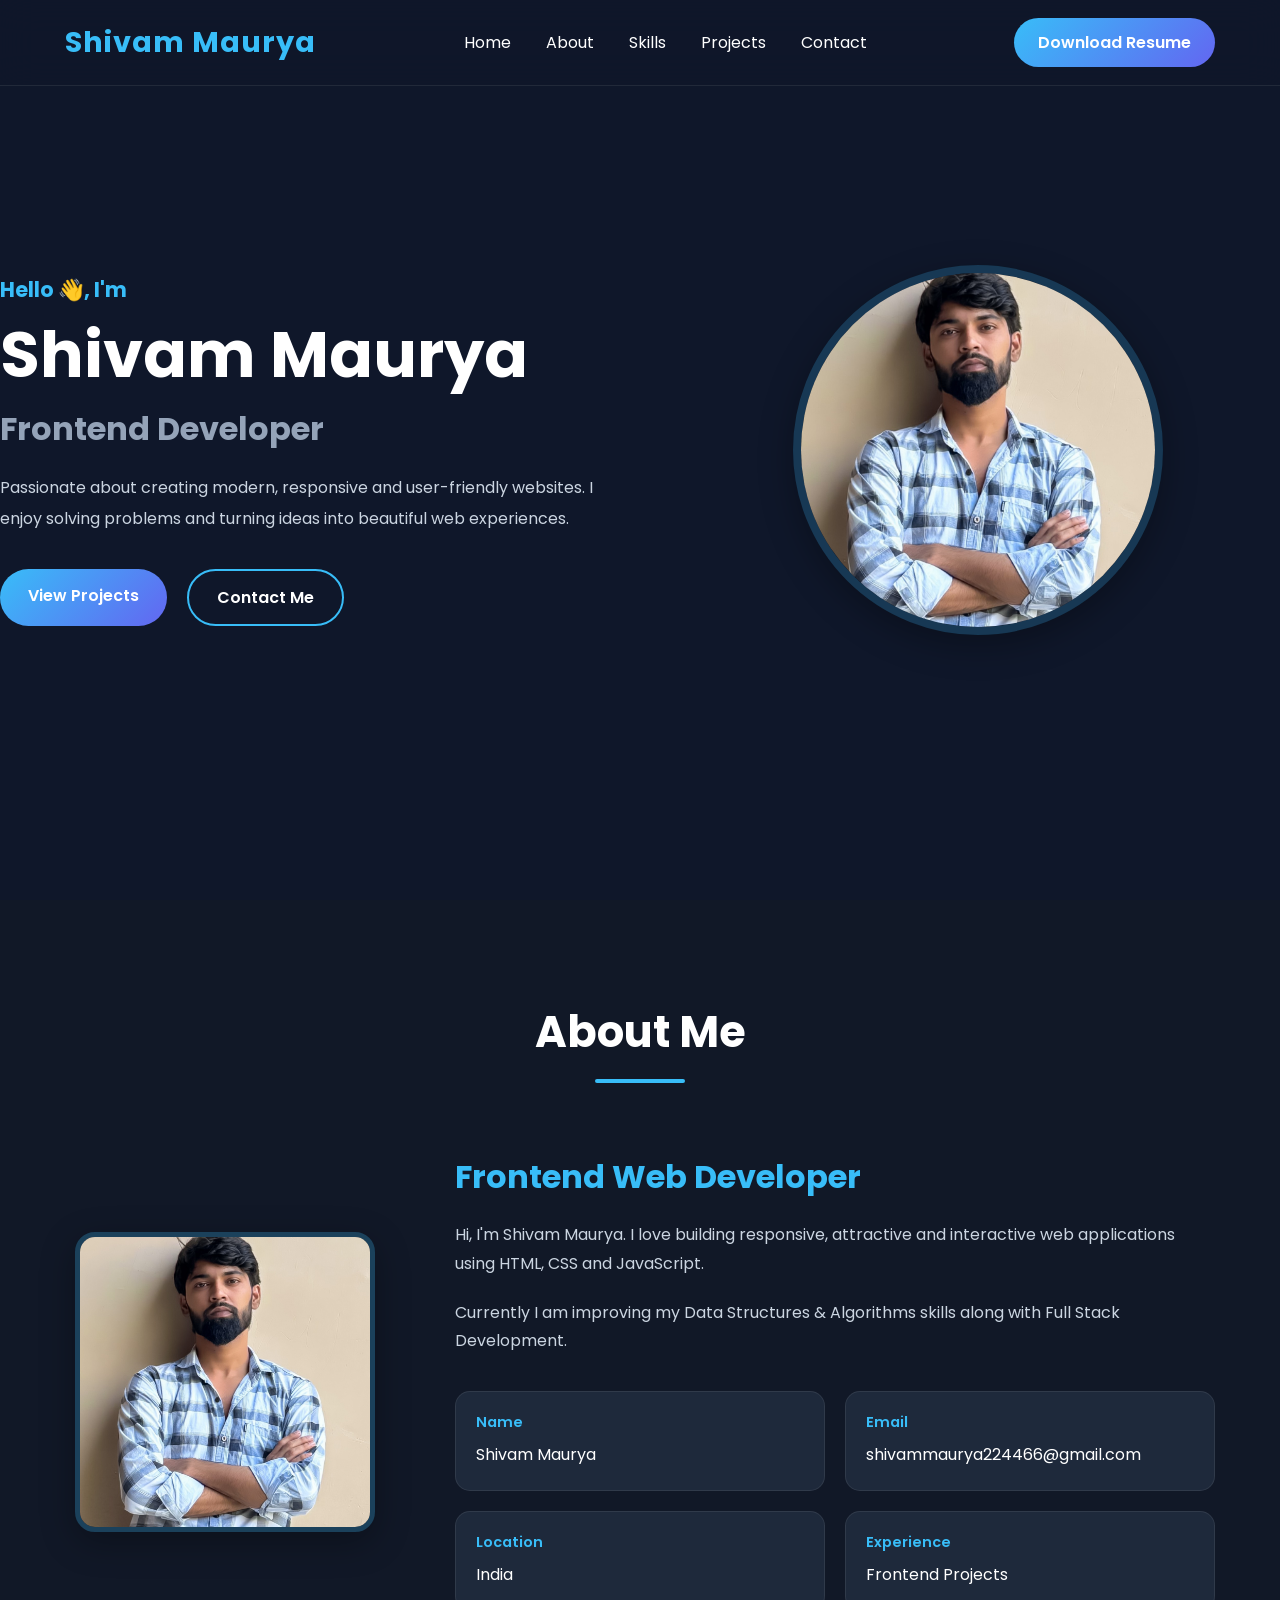
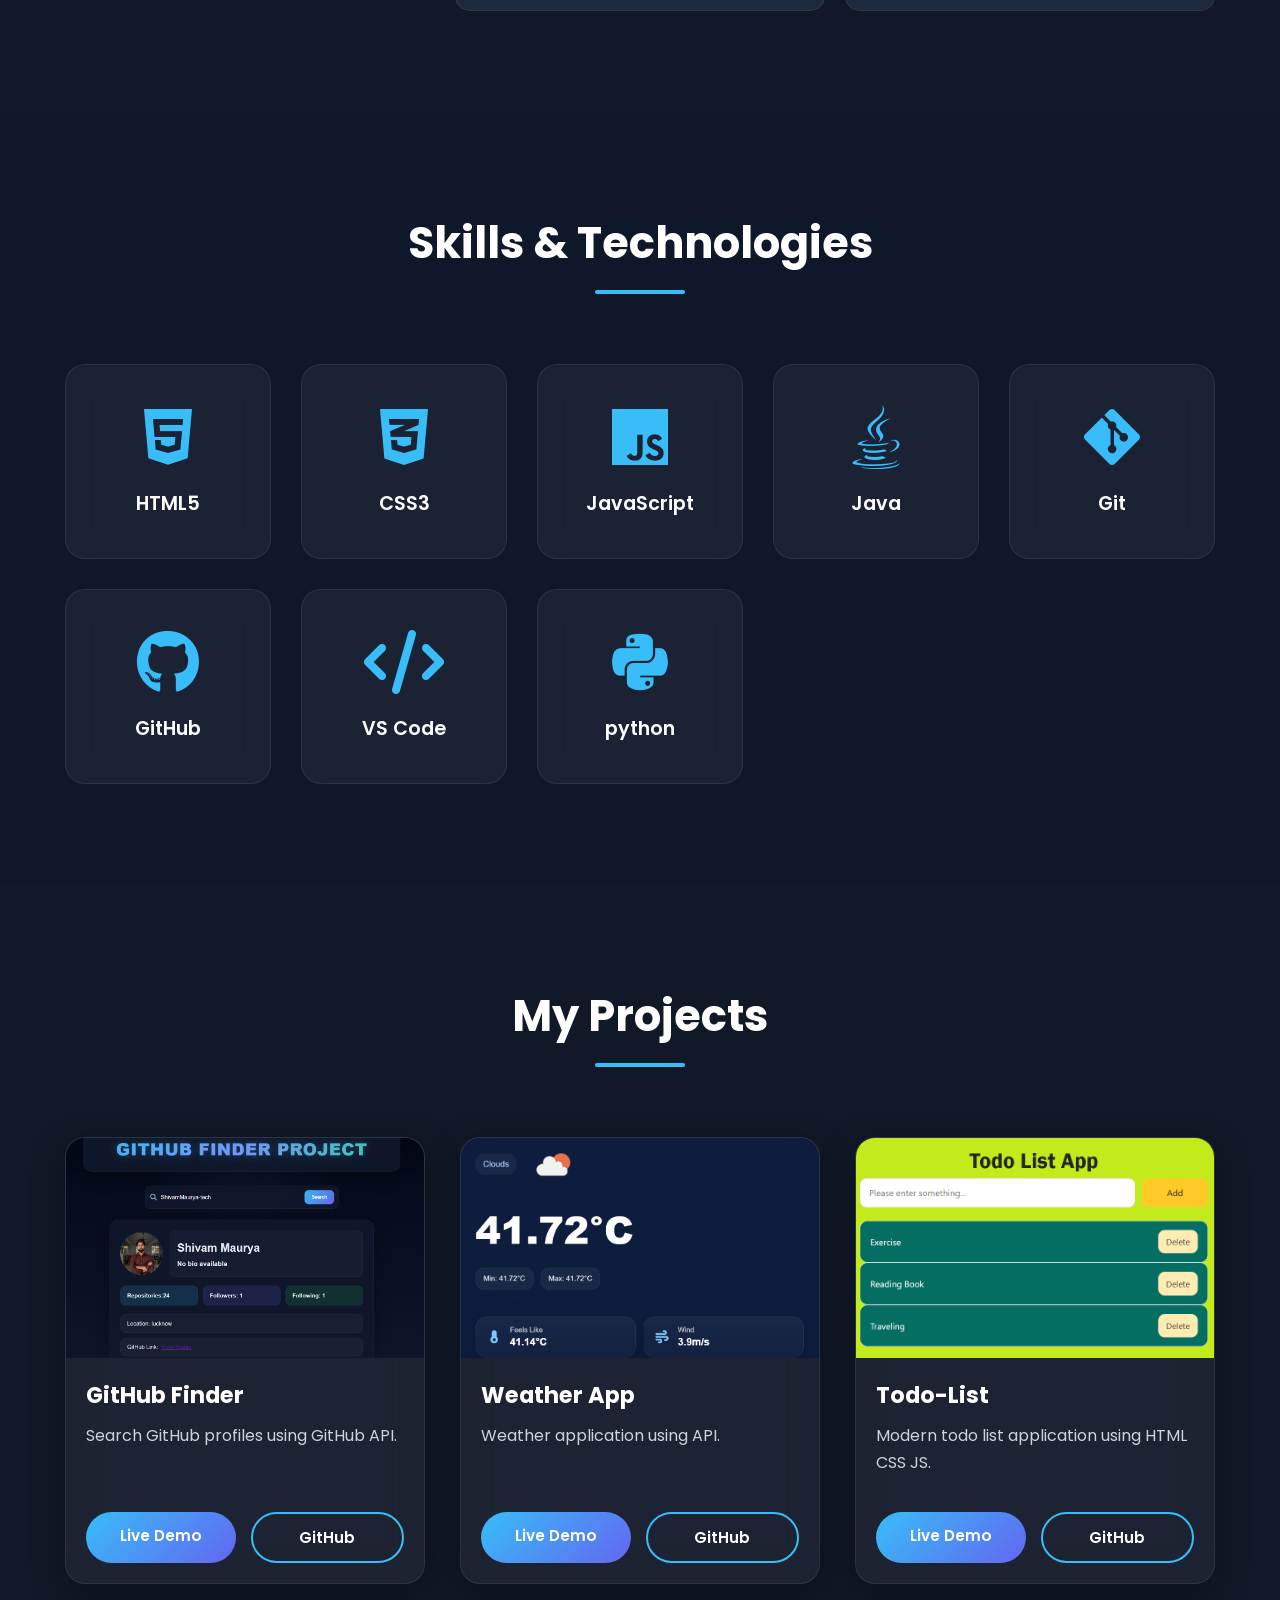
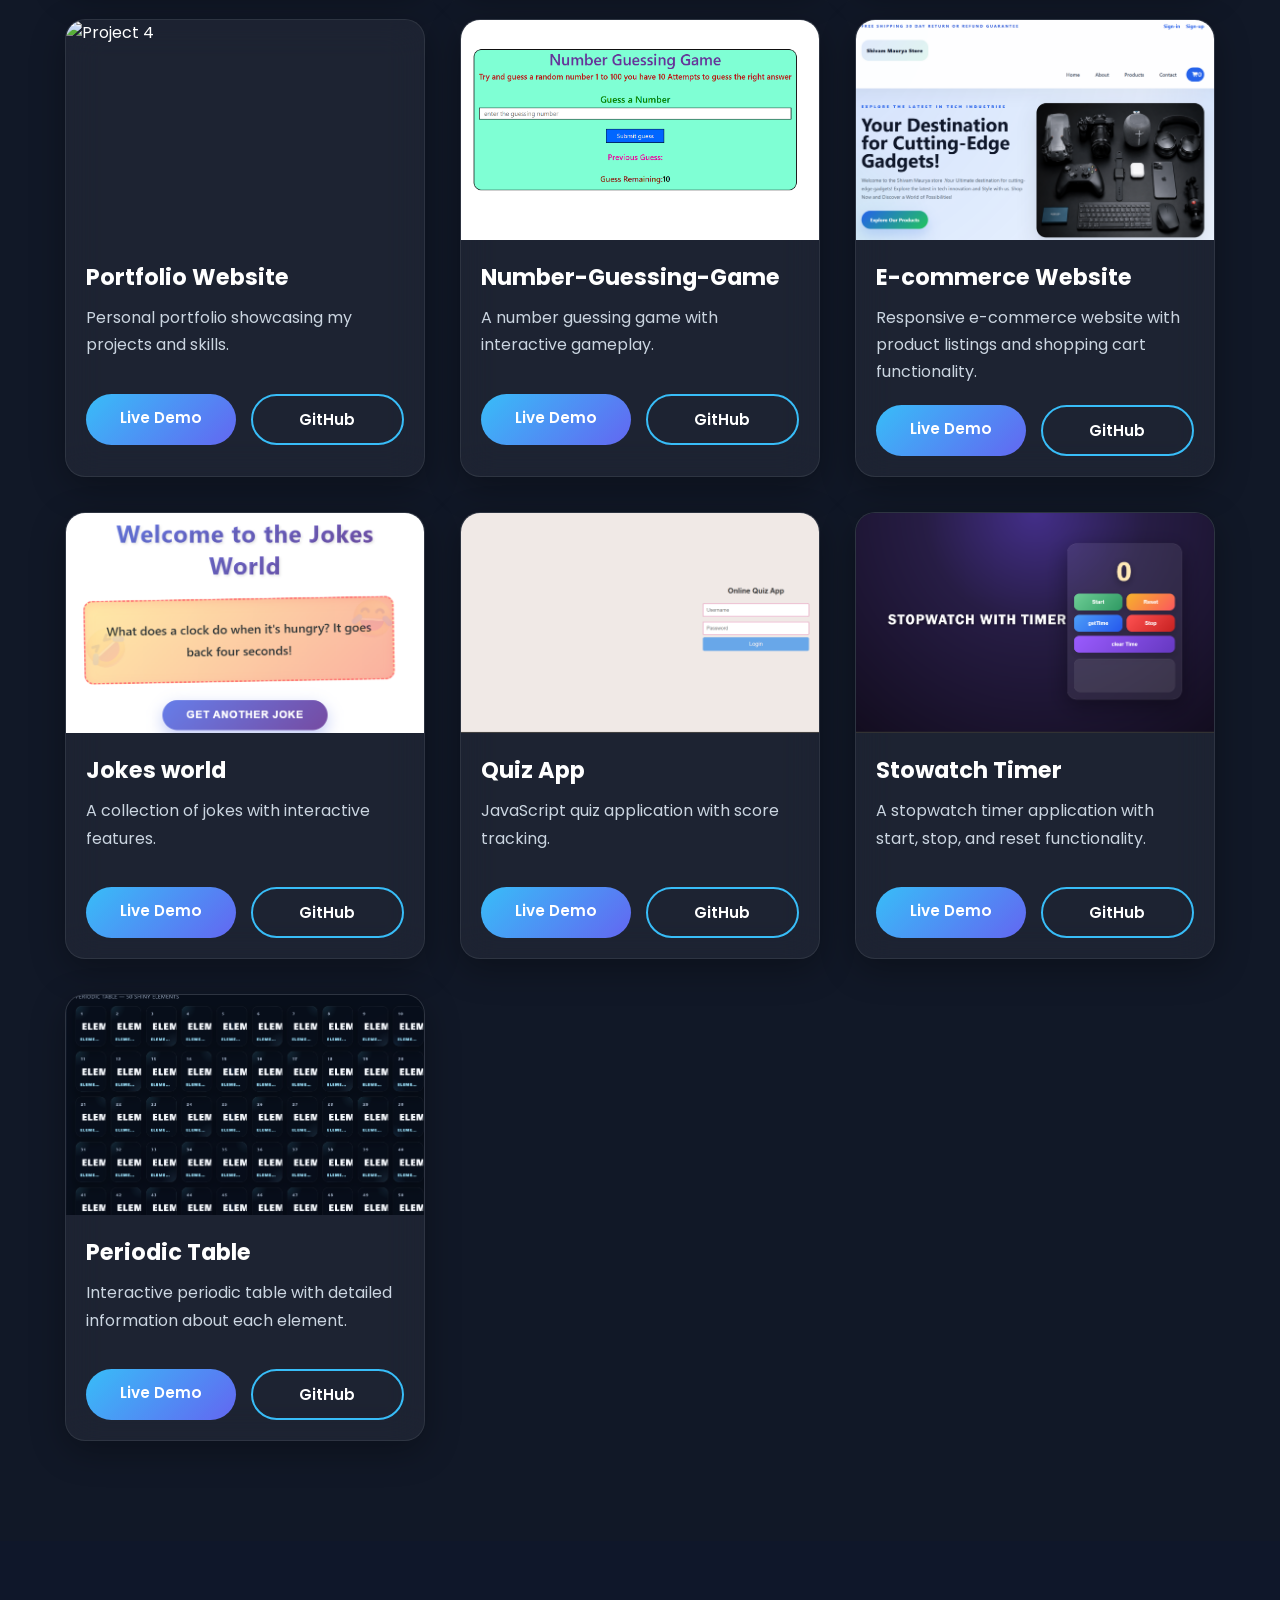
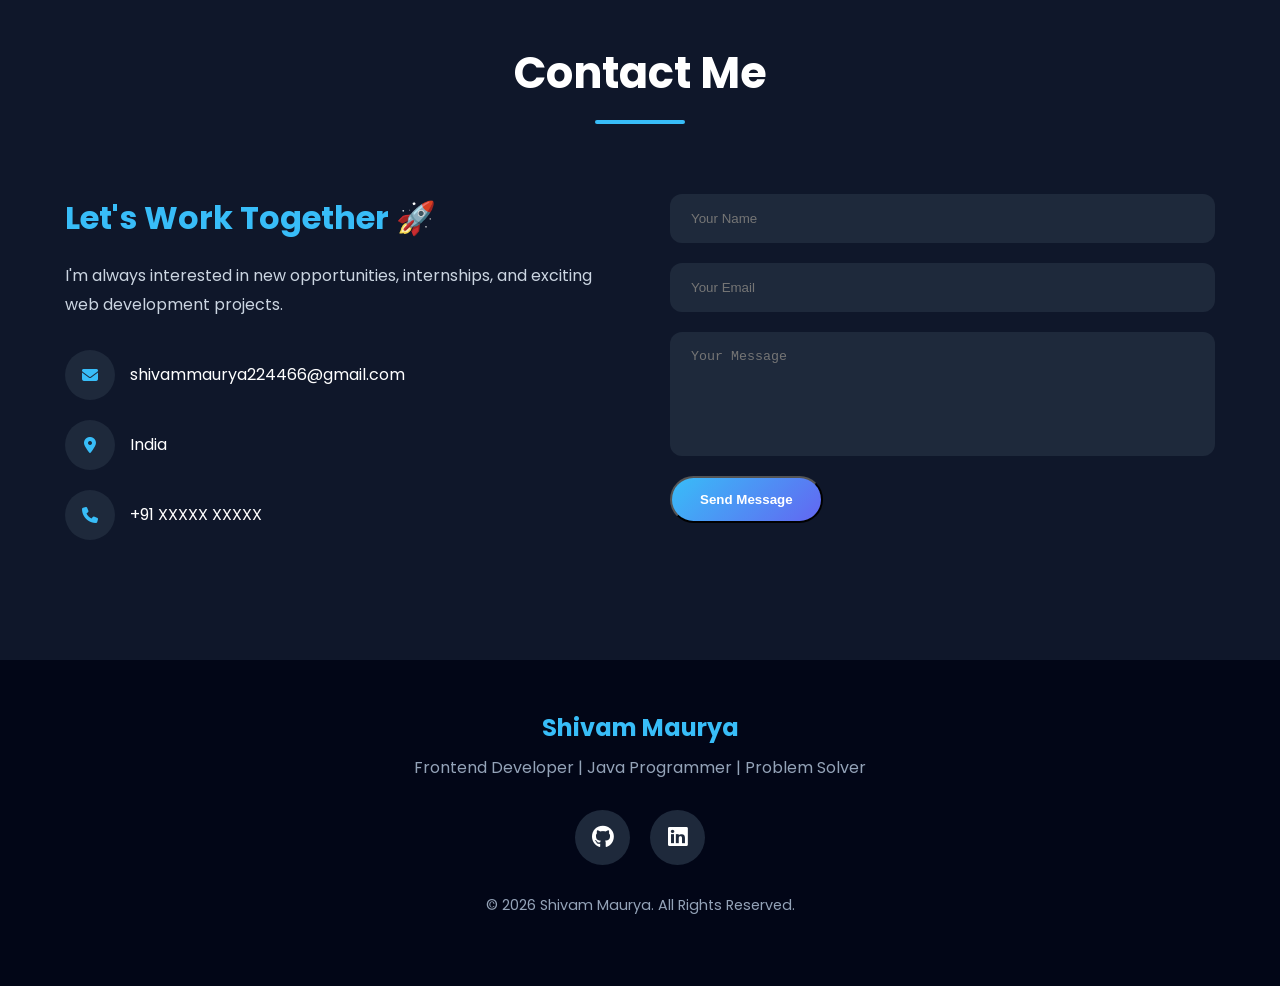
==== index.html @ c394c2ac "update" ====
<!DOCTYPE html>
<html lang="en">
<head>
    <meta charset="UTF-8">
    <meta name="viewport" content="width=device-width, initial-scale=1.0">
    <title>Shivam Maurya | Frontend Developer</title>

    <!-- Google Font -->
    <link href="https://fonts.googleapis.com/css2?family=Poppins:wght@300;400;500;600;700&display=swap" rel="stylesheet">

    <!-- Font Awesome -->
    <link rel="stylesheet"
        href="https://cdnjs.cloudflare.com/ajax/libs/font-awesome/6.6.0/css/all.min.css">

    <link rel="stylesheet" href="style.css">
</head>

<body>

<!-- ================= HEADER ================= -->

<header >

    <div class="container">

        <div class="logo">
            <a href="#">Shivam Maurya</a>
        </div>

        <nav>

            <ul>

                <li><a href="#home">Home</a></li>

                <li><a href="#about">About</a></li>

                <li><a href="#skills">Skills</a></li>

                <li><a href="#projects">Projects</a></li>

                <li><a href="#contact">Contact</a></li>

            </ul>

        </nav>

        <a href="public/Shivam_Maurya_ATS_Resume (1) 23.docx" class="resume-btn" download>
            Download Resume
        </a>

    </div>

</header>

<!-- ================= HERO ================= -->

<section class="hero" id="home">
    

    <div class="hero-content">

        <div class="hero-text">

            <h3>Hello 👋, I'm</h3>

            <h1>Shivam Maurya</h1>

            <h2>
                Frontend Developer
            </h2>

            <p>

                Passionate about creating modern,
                responsive and user-friendly websites.
                I enjoy solving problems and turning
                ideas into beautiful web experiences.

            </p>

            <div class="hero-buttons">

                <a href="#projects" class="btn">
                    View Projects
                </a>

                <a href="#contact" class="btn btn-outline">
                    Contact Me
                </a>

            </div>

        </div>

        <div class="hero-image">

            <img src="public/IMG_20251010_210449.jpg"
                alt="Shivam Maurya">

        </div>

    </div>

</section>

<!-- ================= ABOUT ================= -->

<section class="about" id="about">

    <div class="container">

        <h2 class="section-title">
            About Me
        </h2>

        <div class="about-content">

            <div class="about-image">

                <img src="public/IMG_20251010_210449.jpg"
                    alt="Profile">

            </div>

            <div class="about-text">

                <h3>Frontend Web Developer</h3>

                <p>

                    Hi, I'm Shivam Maurya.

                    I love building responsive,
                    attractive and interactive web
                    applications using HTML, CSS and
                    JavaScript.

                </p>

                <p>

                    Currently I am improving my Data
                    Structures & Algorithms skills
                    along with Full Stack Development.

                </p>

                <div class="about-info">

                    <div>

                        <span>Name</span>

                        <p>Shivam Maurya</p>

                    </div>

                    <div>

                        <span>Email</span>

                        <p>shivammaurya224466@gmail.com</p>

                    </div>

                    <div>

                        <span>Location</span>

                        <p>India</p>

                    </div>

                    <div>

                        <span>Experience</span>

                        <p>Frontend Projects</p>

                    </div>

                </div>

            </div>

        </div>

    </div>

</section>

<!-- ================= SKILLS ================= -->

<section class="skills" id="skills">

    <div class="container">

        <h2 class="section-title">
            Skills & Technologies
        </h2>

        <div class="skills-grid">

            <div class="skill-card">

                <i class="fa-brands fa-html5"></i>

                <h3>HTML5</h3>

            </div>

            <div class="skill-card">

                <i class="fa-brands fa-css3-alt"></i>

                <h3>CSS3</h3>

            </div>

            <div class="skill-card">

                <i class="fa-brands fa-js"></i>

                <h3>JavaScript</h3>

            </div>

            <div class="skill-card">

                <i class="fa-brands fa-java"></i>

                <h3>Java</h3>

            </div>

            <div class="skill-card">

                <i class="fa-brands fa-git-alt"></i>

                <h3>Git</h3>

            </div>

            <div class="skill-card">

                <i class="fa-brands fa-github"></i>

                <h3>GitHub</h3>

            </div>

            <div class="skill-card">

                <i class="fa-solid fa-code"></i>

                <h3>VS Code</h3>

            </div>

            <div class="skill-card">

               <i class="fa-brands fa-python"></i>

                <h3>python</h3>

            </div>

        </div>

    </div>

</section>

<!-- ================= PROJECTS ================= -->

<section class="projects" id="projects">

<div class="container">

<h2 class="section-title">
My Projects
</h2>

<div class="project-grid">

<!-- Project 1 -->

<div class="project-card">

<img src="public/Screenshot 2026-07-04 010751.png"
alt="Project 1">

<h3>GitHub Finder</h3>

<p>
Search GitHub profiles using GitHub API.
</p>

<div class="project-links">

<a href="https://github-finder-project-nu.vercel.app/" class="btn">
Live Demo
</a>

<a href="https://github.com/ShivamMaurya-tech/GITHUB-FINDER-PROJECT.git" class="btn btn-outline">
GitHub
</a>

</div>

</div>

<!-- Project 2 -->

<div class="project-card">

<img src="public/Screenshot 2026-06-21 161859.png"
alt="Project">

<h3>Weather App</h3>

<p>

Weather application using API.

</p>

<div class="project-links">

<a href="https://weather-poject.vercel.app/" class="btn">
Live Demo
</a>

<a href="https://github.com/ShivamMaurya-tech/WeatherPoject.git" class="btn btn-outline">
GitHub
</a>

</div>

</div>

<!-- Project 3 -->

<div class="project-card">

<img src="public/Screenshot 2026-04-22 215150.png">

<h3>Todo-List</h3>

<p>

Modern todo list application using HTML CSS JS.

</p>

<div class="project-links">

<a href="https://todolist-mini-project.vercel.app/" class="btn">
Live Demo
</a>

<a href="https://github.com/ShivamMaurya-tech/TODOLIST-Mini-project.git" class="btn btn-outline">
GitHub
</a>

</div>

</div>











<!-- part 2 -->






<!-- Project 4 -->

<div class="project-card">

    <img src="public/project4.png" alt="Project 4">

    <h3>Portfolio Website</h3>

    <p>
        Personal portfolio showcasing my projects and skills.
    </p>

    <div class="project-links">

        <a href="#" class="btn">
            Live Demo
        </a>

        <a href="#" class="btn btn-outline">
            GitHub
        </a>

    </div>

</div>

<!-- Project 5 -->

<div class="project-card">

    <img src="public/Screenshot 2026-07-04 014103.png" alt="Project 5">

    <h3>Number-Guessing-Game</h3>

    <p>
        A number guessing game with interactive gameplay.
    </p>

    <div class="project-links">

        <a href="https://number-guessing-mini-project.vercel.app/" class="btn">
            Live Demo
        </a>

        <a href="https://github.com/ShivamMaurya-tech/Number-Guessing-Mini-Project.git" class="btn btn-outline">
            GitHub
        </a>

    </div>

</div>

<!-- Project 6 -->

<div class="project-card">

    <img src="public/Screenshot 2026-07-02 142758.png" alt="Project 6">

    <h3>E-commerce Website</h3>

    <p>
        Responsive e-commerce website with product listings and shopping cart functionality.
    </p>

    <div class="project-links">

        <a href="https://github.com/ShivamMaurya-tech/E-COMMERCE-WEBSITE.git" class="btn">
            Live Demo
        </a>

        <a href="https://github.com/ShivamMaurya-tech/E-COMMERCE-WEBSITE.git" class="btn btn-outline">
            GitHub
        </a>

    </div>

</div>

<!-- Project 7 -->

<div class="project-card">

    <img src="public/Screenshot 2026-06-21 165107.png" alt="Project 7">

    <h3>Jokes world</h3>

    <p>
        A collection of jokes with interactive features.
    </p>

    <div class="project-links">

        <a href="https://jokes-world-project.vercel.app/" class="btn">
            Live Demo
        </a>

        <a href="https://github.com/ShivamMaurya-tech/JokesWorld-Project.git" class="btn btn-outline">
            GitHub
        </a>

    </div>

</div>

<!-- Project 8 -->

<div class="project-card">

    <img src="public/Screenshot 2025-09-09 190413.png" alt="Project 8">

    <h3>Quiz App</h3>

    <p>
        JavaScript quiz application with score tracking.
    </p>

    <div class="project-links">

        <a href="https://shivammaurya-tech.github.io/Online-Quiz-/" class="btn">
            Live Demo
        </a>

        <a href="https://github.com/ShivamMaurya-tech/Online-Quiz-.git" class="btn btn-outline">
            GitHub
        </a>

    </div>

</div>

<!-- Project 9 -->

<div class="project-card">

    <img src="public/Screenshot 2026-04-25 182829.png" alt="Project 8">

    <h3>Stowatch Timer</h3>

    <p>
        A stopwatch timer application with start, stop, and reset functionality.
    </p>

    <div class="project-links">

        <a href="https://stopwatch-mini-project-six.vercel.app/" class="btn">
            Live Demo
        </a>

        <a href="https://github.com/ShivamMaurya-tech/StopwatchMini-Project.git" class="btn btn-outline">
            GitHub
        </a>

    </div>

</div>

<!-- Project 10 -->

<div class="project-card">

    <img src="public/Screenshot 2026-06-21 163911.png" alt="Project 9">

    <h3>Periodic Table</h3>

    <p>
        Interactive periodic table with detailed information about each element.
    </p>

    <div class="project-links">

        <a href="https://periodic-table-project-three.vercel.app/" class="btn">
            Live Demo
        </a>

        <a href="https://github.com/ShivamMaurya-tech/Periodic-Table-Project.git" class="btn btn-outline">
            GitHub
        </a>

    </div>

</div>

</div>

</div>

</section>

<!-- ================= CONTACT ================= -->

<section class="contact" id="contact">

    <div class="container">

        <h2 class="section-title">
            Contact Me
        </h2>

        <div class="contact-wrapper">

            <div class="contact-info">

                <h3>Let's Work Together 🚀</h3>

                <p>
                    I'm always interested in new opportunities,
                    internships, and exciting web development projects.
                </p>

                <div class="contact-item">
                    <i class="fa-solid fa-envelope"></i>
                    <span>shivammaurya224466@gmail.com</span>
                </div>

                <div class="contact-item">
                    <i class="fa-solid fa-location-dot"></i>
                    <span>India</span>
                </div>

                <div class="contact-item">
                    <i class="fa-solid fa-phone"></i>
                    <span>+91 XXXXX XXXXX</span>
                </div>

            </div>

            <form class="contact-form">

                <input
                    type="text"
                    placeholder="Your Name"
                    required>

                <input
                    type="email"
                    placeholder="Your Email"
                    required>

                <textarea
                    rows="6"
                    placeholder="Your Message"
                    required></textarea>

                <button type="submit" class="btn">
                    Send Message
                </button>

            </form>

        </div>

    </div>

</section>

<!-- ================= FOOTER ================= -->

<footer>

    <div class="container">

        <h2>Shivam Maurya</h2>

        <p>
            Frontend Developer | Java Programmer | Problem Solver
        </p>

        <div class="social-links">

            <a href="https://github.com/ShivamMaurya-tech" target="_blank">
                <i class="fa-brands fa-github"></i>
            </a>

            <a href="https://www.linkedin.com/in/shivam-maurya-dev" target="_blank">
                <i class="fa-brands fa-linkedin"></i>
            </a>

           
        </div>

        <p class="copyright">
            © 2026 Shivam Maurya. All Rights Reserved.
        </p>

    </div>

</footer>

<!-- ================= JAVASCRIPT ================= -->

<script src="script.js"></script>

</body>

</html>
---- style.css ----
/* Part  1 */




/* ======================================================
   GOOGLE FONT
====================================================== */

@import url('https://fonts.googleapis.com/css2?family=Poppins:wght@300;400;500;600;700;800&display=swap');

/* ======================================================
   RESET
====================================================== */

*{
    margin:0;
    padding:0;
    box-sizing:border-box;
    scroll-behavior:smooth;
}

html{
    scroll-behavior:smooth;
}

body{

    font-family:'Poppins',sans-serif;

    background:#0f172a;

    color:#fff;

    overflow-x:hidden;
}

img{

    max-width:100%;

    display:block;
}

a{

    text-decoration:none;

    color:inherit;
}

ul{

    list-style:none;
}

/* ======================================================
   VARIABLES
====================================================== */

:root{

    --primary:#38bdf8;

    --secondary:#6366f1;

    --dark:#0f172a;

    --card:#1e293b;

    --text:#f8fafc;

    --muted:#94a3b8;

    --border:rgba(255,255,255,.08);

    --shadow:0 10px 35px rgba(0,0,0,.3);

    --radius:18px;

}

/* ======================================================
   CONTAINER
====================================================== */

.container{

    width:min(1150px,90%);

    margin:auto;
}

/* ======================================================
   HEADER
====================================================== */

header{

    position:fixed;

    top:0;

    left:0;

    width:100%;

    z-index:1000;

    backdrop-filter:blur(18px);

    background:rgba(15,23,42,.8);

    border-bottom:1px solid rgba(255,255,255,.08);
}

header .container{

    display:flex;

    justify-content:space-between;

    align-items:center;

    padding:18px 0;
}

.logo a{

    font-size:1.8rem;

    font-weight:700;

    color:var(--primary);

    letter-spacing:1px;
}

nav ul{

    display:flex;

    gap:35px;
}

nav a{

    color:white;

    transition:.3s;

    position:relative;
}

nav a::after{

    content:"";

    position:absolute;

    width:0;

    left:0;

    bottom:-6px;

    height:2px;

    background:var(--primary);

    transition:.4s;
}

nav a:hover{

    color:var(--primary);
}

nav a:hover::after{

    width:100%;
}

/* Resume Button */

.resume-btn{

    padding:12px 24px;

    background:linear-gradient(
    135deg,
    var(--primary),
    var(--secondary));

    border-radius:40px;

    color:white;

    transition:.4s;

    font-weight:600;
}

.resume-btn:hover{

    transform:translateY(-4px);

    box-shadow:0 15px 30px rgba(56,189,248,.35);
}

/* ======================================================
   HERO SECTION
====================================================== */

.hero{

    min-height:100vh;

    display:flex;

    align-items:center;

    /* padding-top:120px; */
    
}

.hero-content{

    display:grid;

    grid-template-columns:repeat(2,1fr);

    gap:70px;

    align-items:center;
}

.hero-text h3{

    color:var(--primary);

    font-size:1.3rem;

    margin-bottom:15px;

    animation:fadeUp 1s;
}

.hero-text h1{

    font-size:4rem;

    margin-bottom:15px;

    line-height:1.1;

    animation:fadeUp 1.2s;
}

.hero-text h2{

    color:var(--muted);

    margin-bottom:20px;

    font-size:2rem;

    animation:fadeUp 1.4s;
}

.hero-text p{

    color:#cbd5e1;

    line-height:1.9;

    margin-bottom:35px;

    animation:fadeUp 1.6s;
}

.hero-buttons{

    display:flex;

    gap:20px;
}

.btn{

    display:inline-block;

    padding:14px 28px;

    border-radius:40px;

    background:linear-gradient(
    135deg,
    var(--primary),
    var(--secondary));

    color:white;

    transition:.35s;

    font-weight:600;
}

.btn:hover{

    transform:translateY(-5px);

    box-shadow:0 15px 30px rgba(56,189,248,.4);
}

.btn-outline{

    background:transparent;

    border:2px solid var(--primary);
}

.btn-outline:hover{

    background:var(--primary);
}

.hero-image{

    display:flex;

    justify-content:center;
    ;
}

.hero-image img{

    width:370px;

    height:370px;

    border-radius:50%;

    object-fit:cover;

    border:8px solid rgba(56,189,248,.2);

    box-shadow:var(--shadow);

    animation:float 4s ease-in-out infinite;
}

/* ======================================================
   SECTION TITLE
====================================================== */

.section-title{

    text-align:center;

    font-size:2.7rem;

    margin-bottom:70px;

    position:relative;
}

.section-title::after{

    content:"";

    width:90px;

    height:4px;

    background:var(--primary);

    display:block;

    margin:15px auto;

    border-radius:20px;
}





/* Part 2 */



/* ======================================================
   ABOUT SECTION
====================================================== */

.about{

    padding:100px 0;

    background:#111827;
}

.about-content{

    display:grid;

    grid-template-columns:320px 1fr;

    gap:70px;

    align-items:center;
}

.about-image{

    display:flex;

    justify-content:center;
}

.about-image img{

    width:300px;

    height:300px;

    object-fit:cover;

    border-radius:20px;

    border:5px solid rgba(56,189,248,.25);

    box-shadow:var(--shadow);

    transition:.5s;
}

.about-image img:hover{

    transform:scale(1.05) rotate(2deg);
}

.about-text h3{

    font-size:2rem;

    margin-bottom:20px;

    color:var(--primary);
}

.about-text p{

    color:#cbd5e1;

    margin-bottom:20px;

    line-height:1.8;
}

.about-info{

    display:grid;

    grid-template-columns:repeat(2,1fr);

    gap:20px;

    margin-top:35px;
}

.about-info div{

    background:var(--card);

    padding:20px;

    border-radius:15px;

    border:1px solid var(--border);

    transition:.35s;
}

.about-info div:hover{

    transform:translateY(-8px);

    border-color:var(--primary);
}

.about-info span{

    color:var(--primary);

    font-size:.9rem;

    display:block;

    margin-bottom:8px;

    font-weight:600;
}

.about-info p{

    margin:0;

    color:#fff;
}

/* ======================================================
   SKILLS
====================================================== */

.skills{

    padding:100px 0;

    background:#0f172a;
}

.skills-grid{

    display:grid;

    grid-template-columns:repeat(auto-fit,minmax(180px,1fr));

    gap:30px;
}

.skill-card{

    background:rgba(255,255,255,.05);

    backdrop-filter:blur(15px);

    border:1px solid rgba(255,255,255,.08);

    border-radius:20px;

    padding:40px 20px;

    text-align:center;

    transition:.4s;

    position:relative;

    overflow:hidden;
}

.skill-card::before{

    content:"";

    position:absolute;

    top:0;

    left:-100%;

    width:100%;

    height:100%;

    background:linear-gradient(
        120deg,
        transparent,
        rgba(255,255,255,.15),
        transparent
    );

    transition:.7s;
}

.skill-card:hover::before{

    left:100%;
}

.skill-card:hover{

    transform:translateY(-12px);

    box-shadow:0 20px 40px rgba(0,0,0,.3);

    border-color:var(--primary);
}

.skill-card i{

    font-size:4rem;

    color:var(--primary);

    margin-bottom:20px;

    transition:.4s;
}

.skill-card:hover i{

    transform:rotate(15deg) scale(1.15);
}

.skill-card h3{

    font-size:1.2rem;

    font-weight:600;
}

/* ======================================================
   PROJECTS
====================================================== */

.projects{

    padding:100px 0;

    background:#111827;
}

.project-grid{

    display:grid;

    grid-template-columns:repeat(auto-fit,minmax(320px,1fr));

    gap:35px;
}

.project-card{

    background:rgba(255,255,255,.05);

    border:1px solid rgba(255,255,255,.08);

    border-radius:20px;

    overflow:hidden;

    transition:.4s;

    backdrop-filter:blur(18px);

    box-shadow:var(--shadow);
}

.project-card:hover{

    transform:translateY(-12px);

    border-color:var(--primary);
}

.project-card img{

    width:100%;

    height:220px;

    object-fit:cover;

    transition:.5s;
}

.project-card:hover img{

    transform:scale(1.08);
}

.project-card h3{

    padding:20px 20px 10px;

    color:white;

    font-size:1.4rem;
}

.project-card p{

    padding:0 20px;

    color:#cbd5e1;

    line-height:1.7;

    min-height:70px;
}

.project-links{

    display:flex;

    justify-content:space-between;

    gap:15px;

    padding:20px;
}

.project-links .btn{

    flex:1;

    text-align:center;

    padding:12px 0;

    font-size:.95rem;
}

/* Small hover glow */

.project-card:hover{

    box-shadow:
    0 0 20px rgba(56,189,248,.15),
    0 20px 40px rgba(0,0,0,.35);
}



/* part 3 */



/* ======================================================
   CONTACT SECTION
====================================================== */

.contact{
    padding:100px 0;
    background:#0f172a;
}

.contact-wrapper{
    display:grid;
    grid-template-columns:1fr 1fr;
    gap:60px;
    align-items:start;
}

.contact-info h3{
    font-size:2rem;
    color:var(--primary);
    margin-bottom:20px;
}

.contact-info p{
    color:#cbd5e1;
    line-height:1.8;
    margin-bottom:30px;
}

.contact-item{
    display:flex;
    align-items:center;
    gap:15px;
    margin-bottom:20px;
    color:#fff;
}

.contact-item i{
    width:50px;
    height:50px;
    background:var(--card);
    display:flex;
    align-items:center;
    justify-content:center;
    border-radius:50%;
    color:var(--primary);
    transition:.3s;
}

.contact-item:hover i{
    background:var(--primary);
    color:#fff;
    transform:rotate(360deg);
}

/* Contact Form */

.contact-form{
    display:flex;
    flex-direction:column;
    gap:20px;
}

.contact-form input,
.contact-form textarea{

    width:100%;

    padding:16px 20px;

    border:none;

    outline:none;

    background:var(--card);

    color:#fff;

    border-radius:12px;

    border:1px solid transparent;

    transition:.3s;
}

.contact-form input:focus,
.contact-form textarea:focus{

    border-color:var(--primary);

    box-shadow:0 0 15px rgba(56,189,248,.25);
}

.contact-form textarea{
    resize:none;
}

.contact-form button{
    width:max-content;
}

/* ======================================================
   FOOTER
====================================================== */

footer{

    background:#020617;

    padding:50px 20px;

    text-align:center;
}

footer h2{

    color:var(--primary);

    margin-bottom:10px;
}

footer p{

    color:#94a3b8;

    margin-bottom:20px;
}

.social-links{

    display:flex;

    justify-content:center;

    gap:20px;

    margin:30px 0;
}

.social-links a{

    width:55px;

    height:55px;

    border-radius:50%;

    background:var(--card);

    display:flex;

    align-items:center;

    justify-content:center;

    font-size:1.4rem;

    transition:.4s;
}

.social-links a:hover{

    background:linear-gradient(
        135deg,
        var(--primary),
        var(--secondary)
    );

    transform:translateY(-8px) rotate(360deg);

    color:white;
}

footer .copyright{

    margin-top:25px;

    font-size:.9rem;
}

/* ======================================================
   ANIMATIONS
====================================================== */

@keyframes fadeUp{

    from{

        opacity:0;

        transform:translateY(40px);
    }

    to{

        opacity:1;

        transform:translateY(0);
    }
}

@keyframes float{

    0%{

        transform:translateY(0);
    }

    50%{

        transform:translateY(-15px);
    }

    100%{

        transform:translateY(0);
    }
}

/* ======================================================
   SCROLLBAR
====================================================== */

::-webkit-scrollbar{

    width:10px;
}

::-webkit-scrollbar-track{

    background:#111827;
}

::-webkit-scrollbar-thumb{

    background:var(--primary);

    border-radius:20px;
}

::-webkit-scrollbar-thumb:hover{

    background:#0ea5e9;
}

/* ======================================================
   RESPONSIVE - TABLET
====================================================== */

@media(max-width:992px){

.hero-content{

    grid-template-columns:1fr;
margin-top: 40px;
    text-align:center;
    
}

.hero-buttons{

    justify-content:center;
}

.hero-image{

    order:-1;
}

.about-content{

    grid-template-columns:1fr;

    text-align:center;
}

.about-image{

    margin-bottom:30px;
}

.contact-wrapper{

    grid-template-columns:1fr;
}

header .container{

    flex-direction:column;

    gap:20px;
}

nav ul{

    gap:20px;

    flex-wrap:wrap;

    justify-content:center;
}

}

/* ======================================================
   RESPONSIVE - MOBILE
====================================================== */

@media(max-width:768px){

.hero{

   padding-top: 20rem;
}

.hero-text h1{

    font-size:2.8rem;
}

.hero-text h2{

    font-size:1.4rem;
}

.hero-image img{

    width:260px;

    height:260px;
}

.section-title{

    font-size:2rem;
}

.skills-grid{

    grid-template-columns:repeat(auto-fit,minmax(140px,1fr));
}

.project-grid{

    grid-template-columns:1fr;
}

.about-info{

    grid-template-columns:1fr;
}

.hero-buttons{

    flex-direction:column;

    align-items:center;
}

.project-links{

    flex-direction:column;
}

.resume-btn{

    width:100%;

    text-align:center;
}

}

/* ======================================================
   EXTRA SMALL DEVICES
====================================================== */

@media(max-width:480px){

.logo a{

    font-size:1.5rem;
}

nav ul{

    flex-direction:column;

    gap:12px;
}

.hero-text h1{

    font-size:2.2rem;
}

.hero-image img{

    width:220px;

    height:220px;
}

.contact-item{

    flex-direction:column;

    text-align:center;
}

.social-links{

    gap:12px;
}

.social-links a{

    width:45px;

    height:45px;
}

}







/*  💡 One important CSS addition*/



nav a.active {
    color: var(--primary);
}

nav a.active::after {
    width: 100%;
}
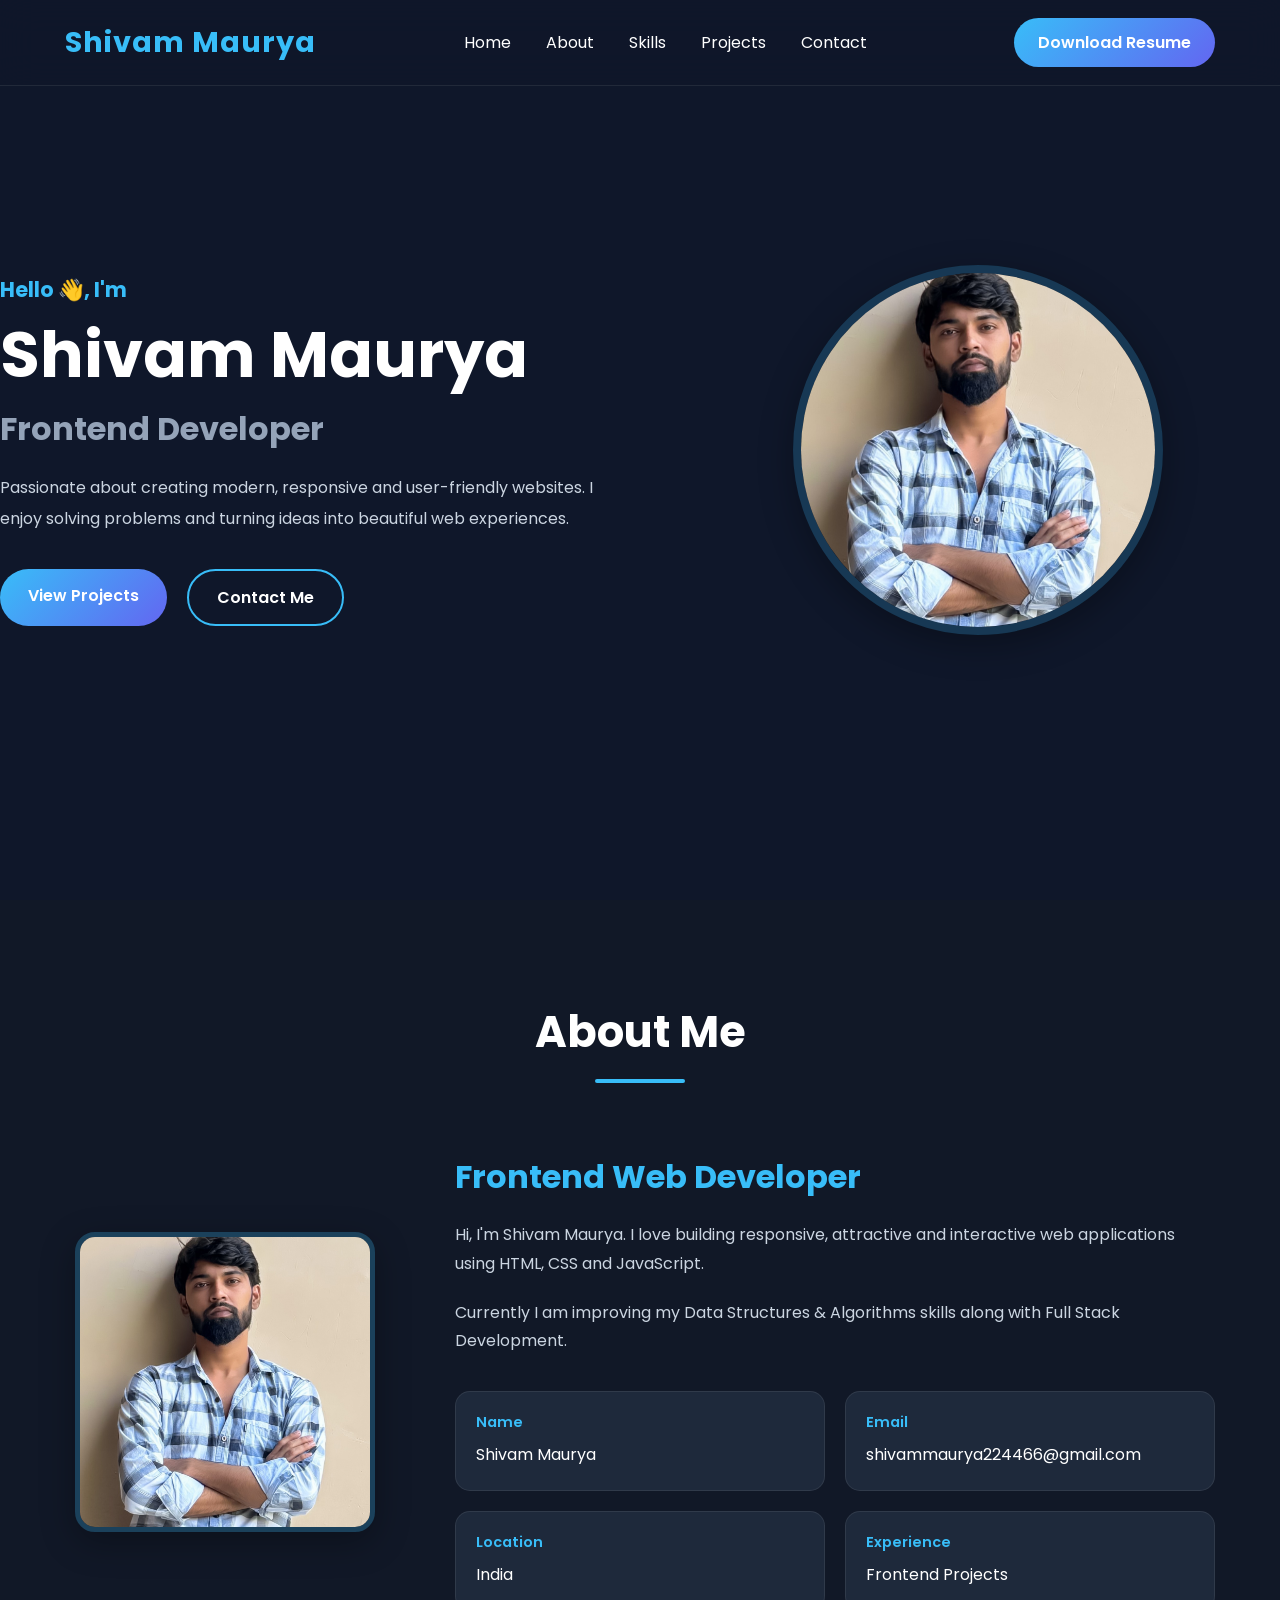
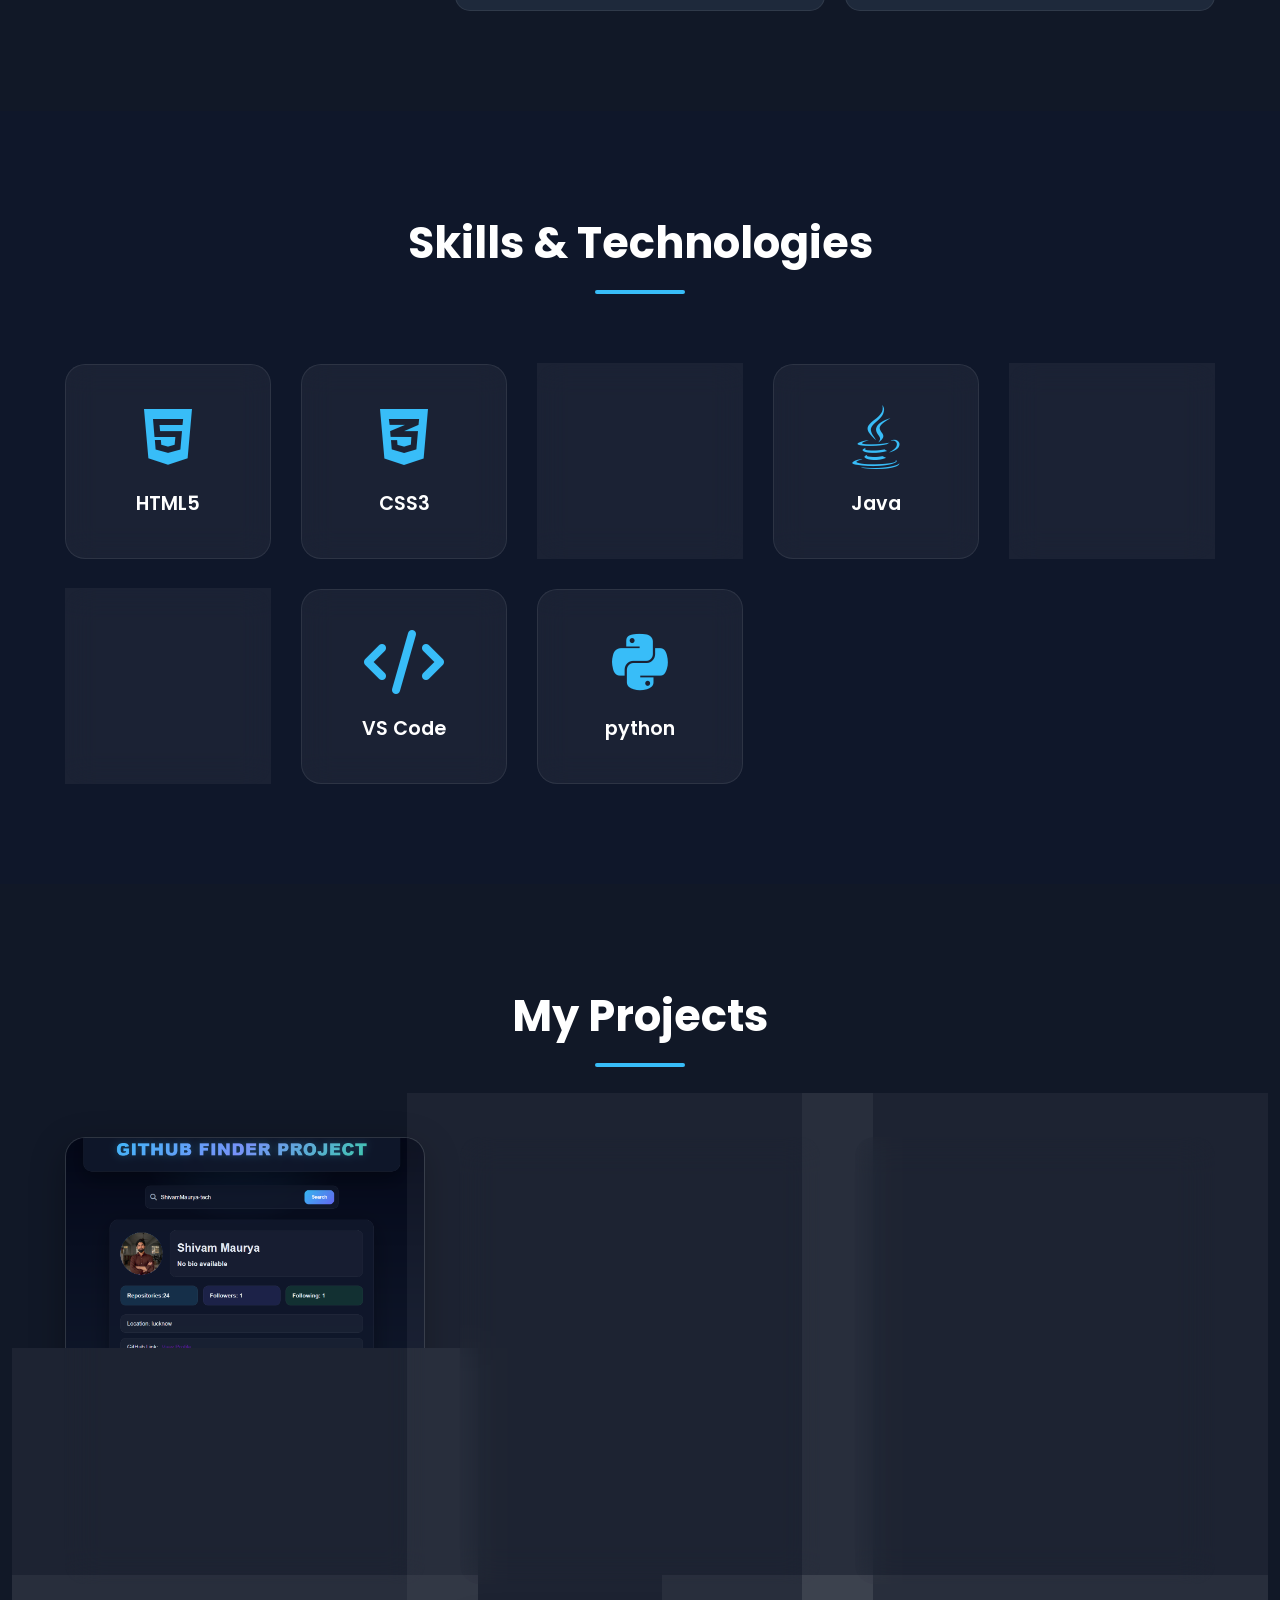
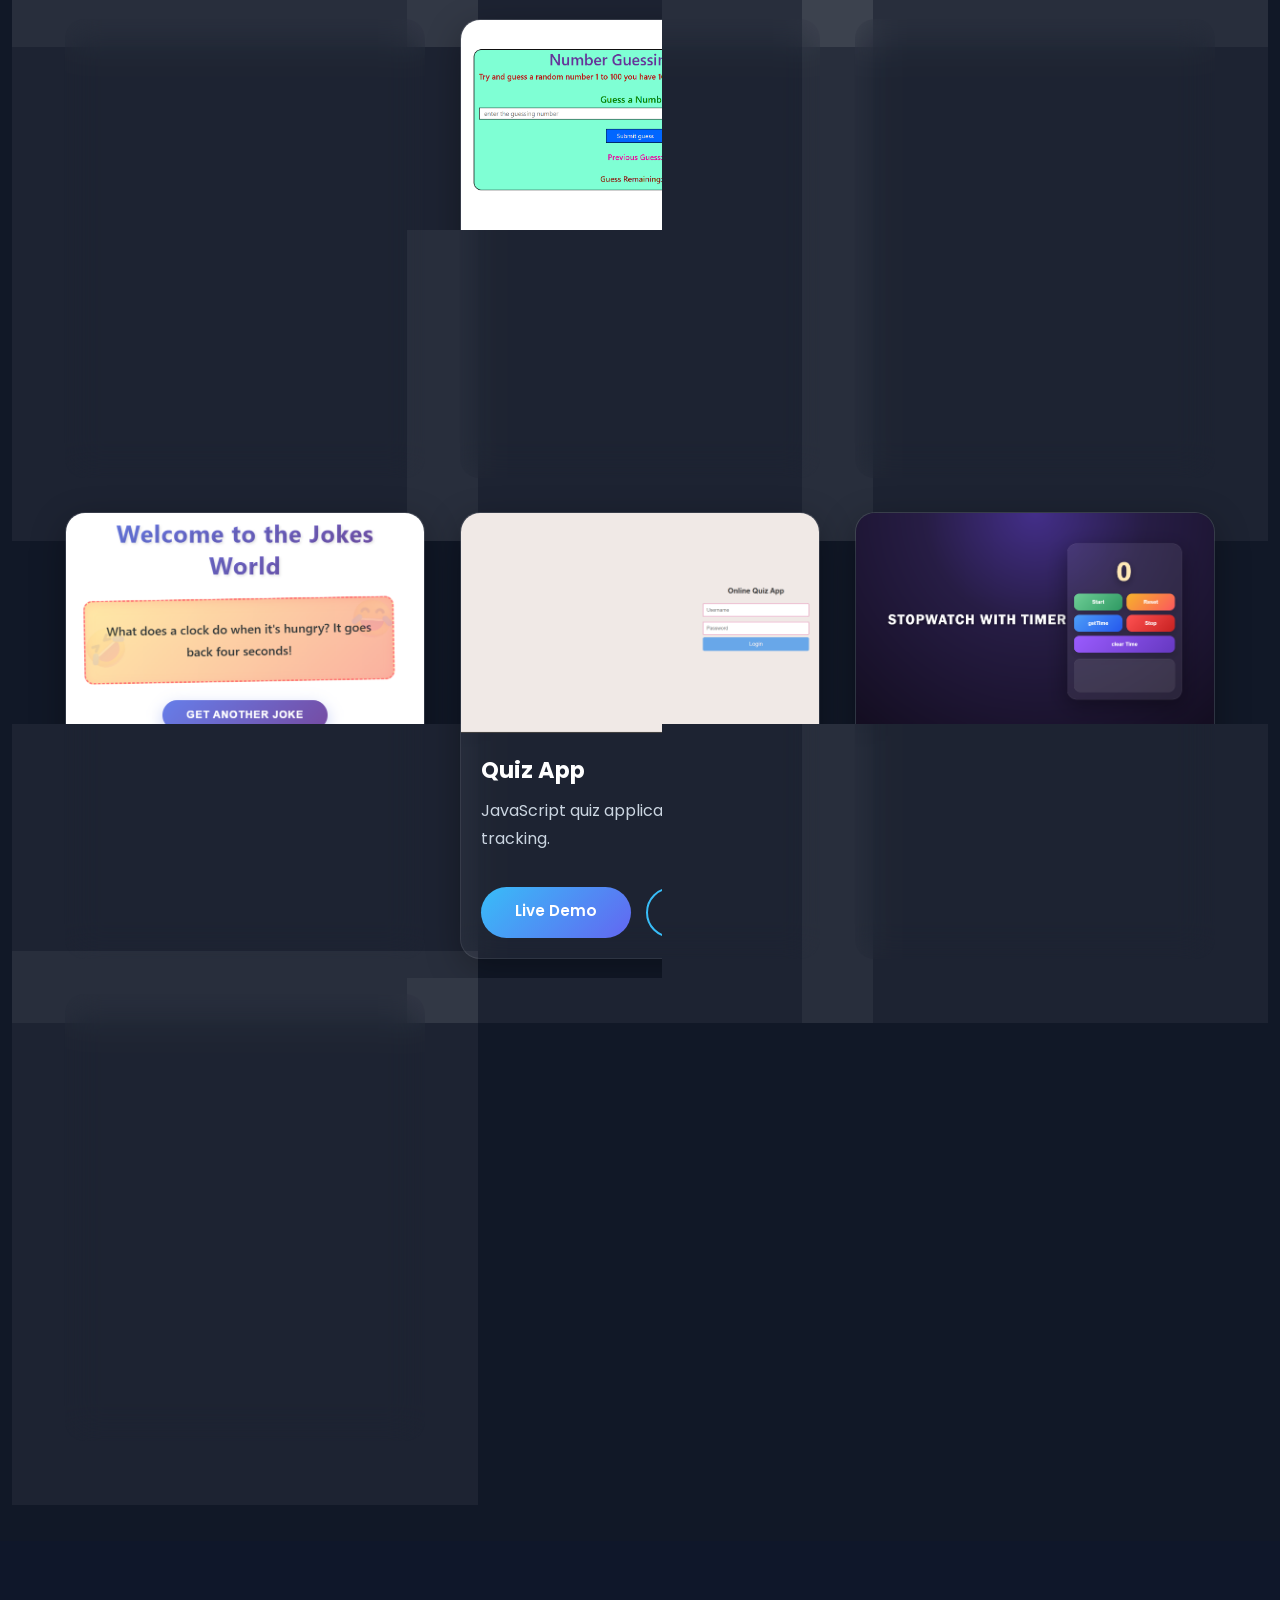
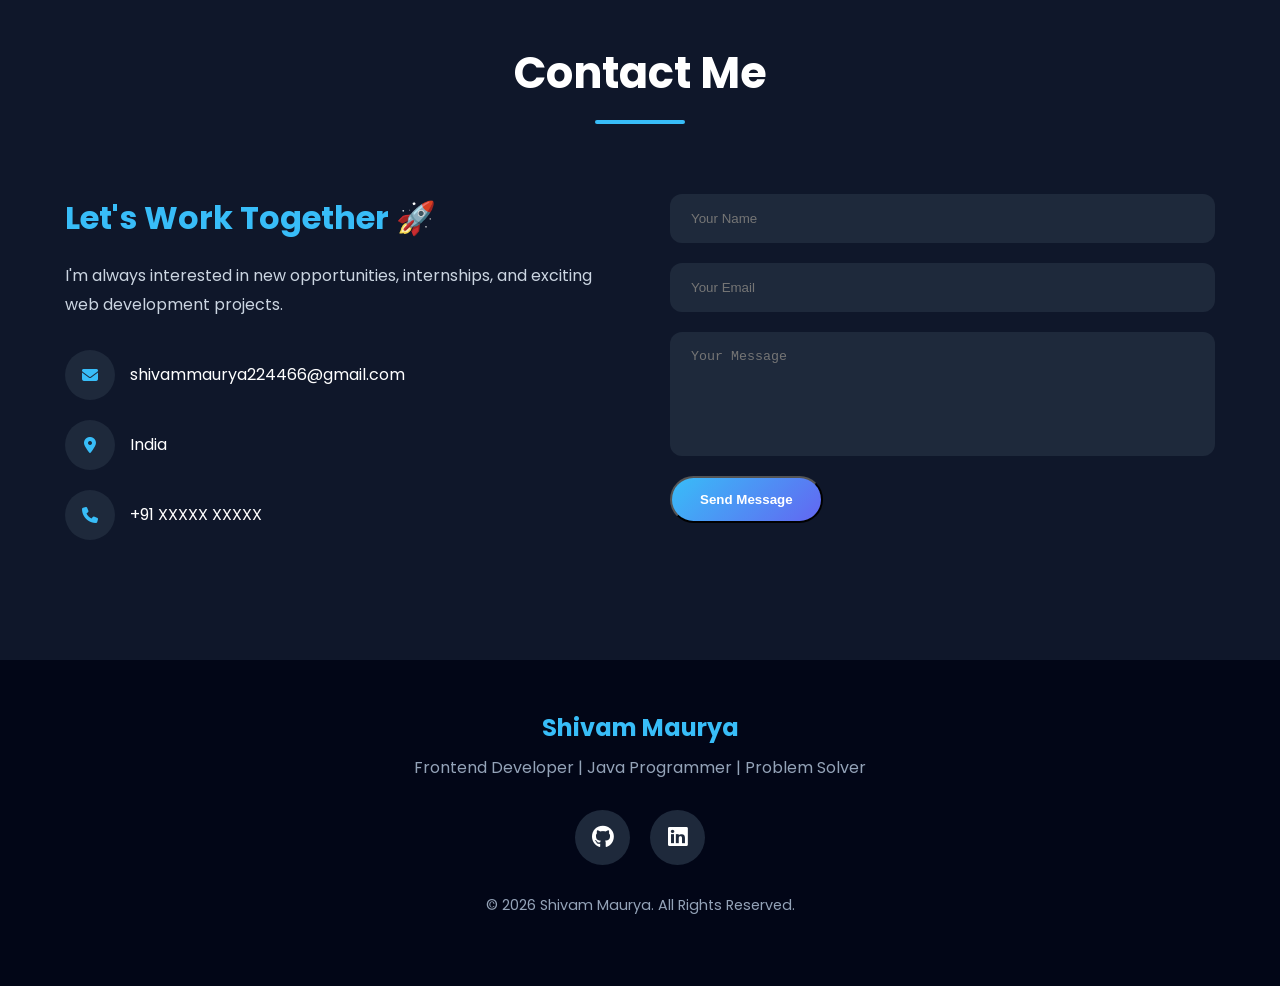
==== commit 601be781: "update" ====
--- a/index.html
+++ b/index.html
@@ -390,7 +390,7 @@
 
 <div class="project-card">
 
-    <img src="public/project4.png" alt="Project 4">
+    <img src="public/Screenshot 2026-07-04 215600.png" alt="Project 4">
 
     <h3>Portfolio Website</h3>
 
@@ -400,11 +400,11 @@
 
     <div class="project-links">
 
-        <a href="#" class="btn">
+        <a href="https://shivammaurya-tech.github.io/Portfolio/" class="btn">
             Live Demo
         </a>
 
-        <a href="#" class="btn btn-outline">
+        <a href="https://github.com/ShivamMaurya-tech/Portfolio.git" class="btn btn-outline">
             GitHub
         </a>
 
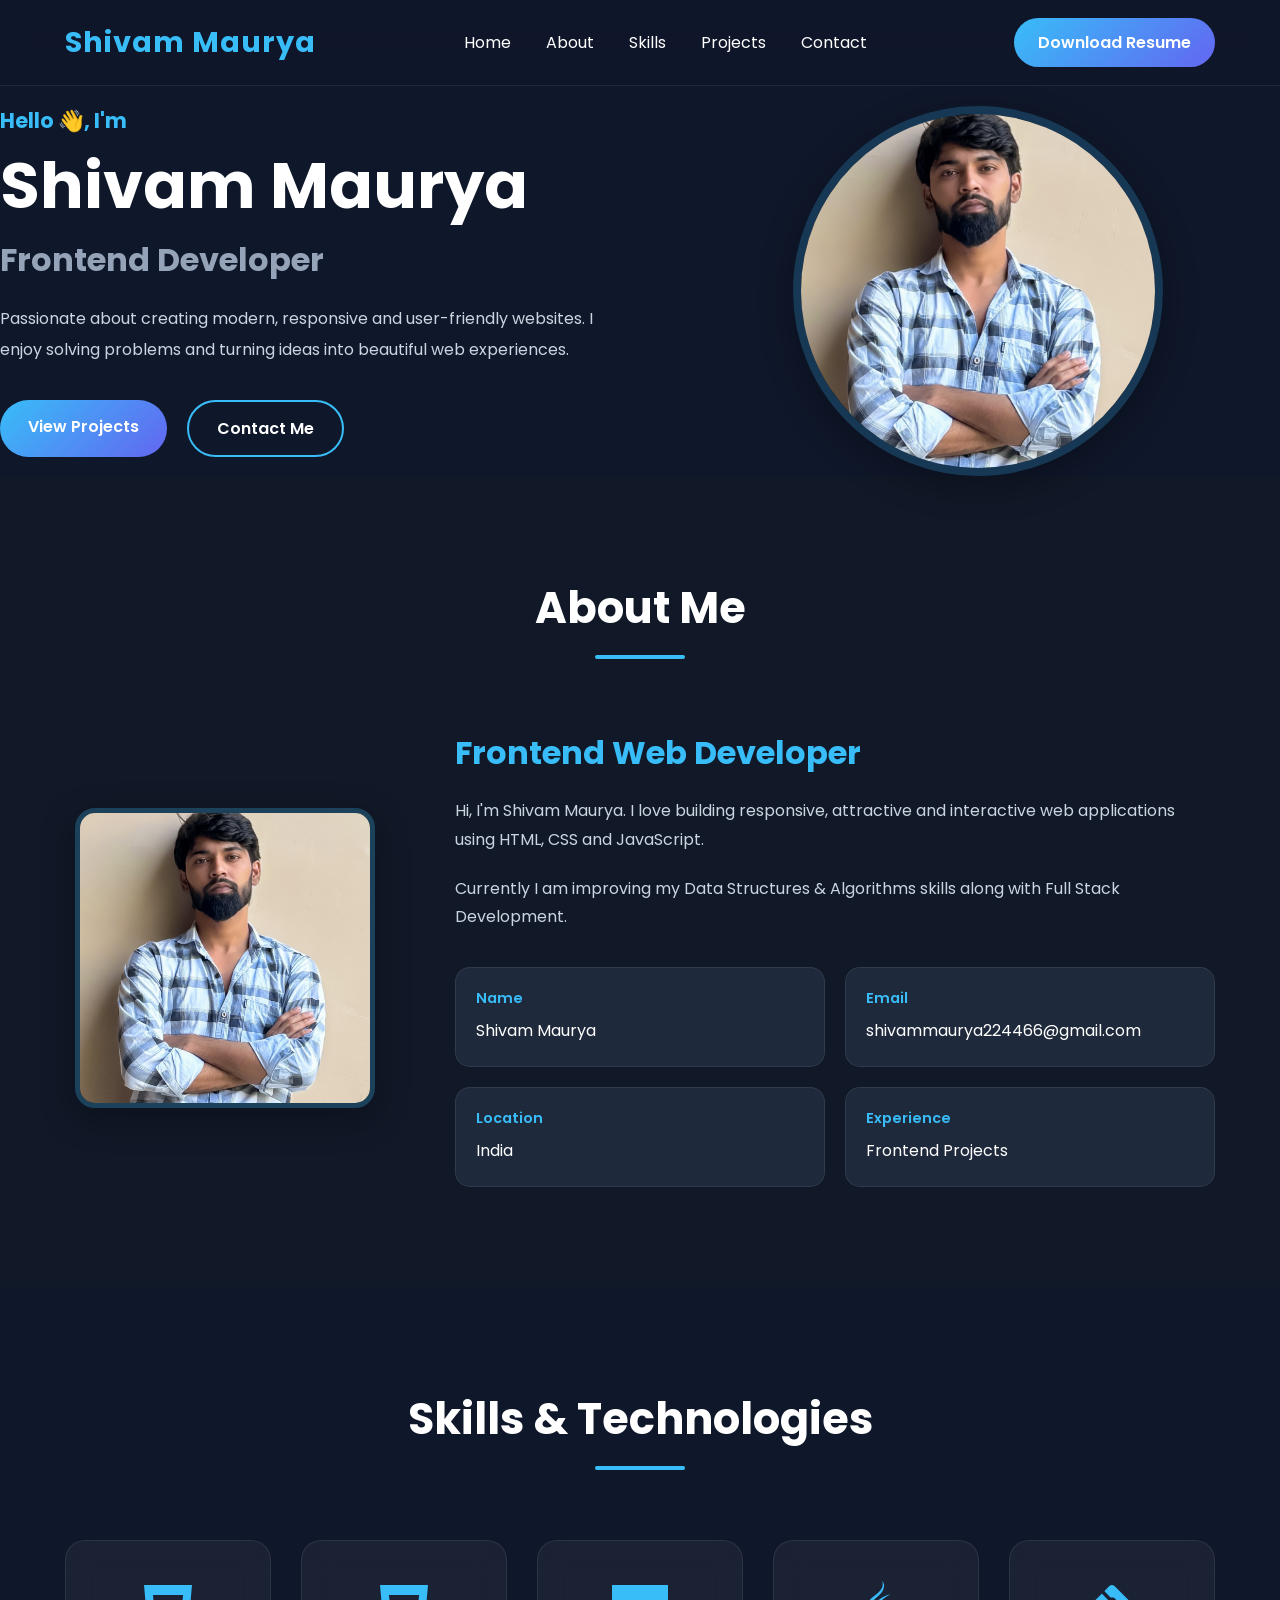
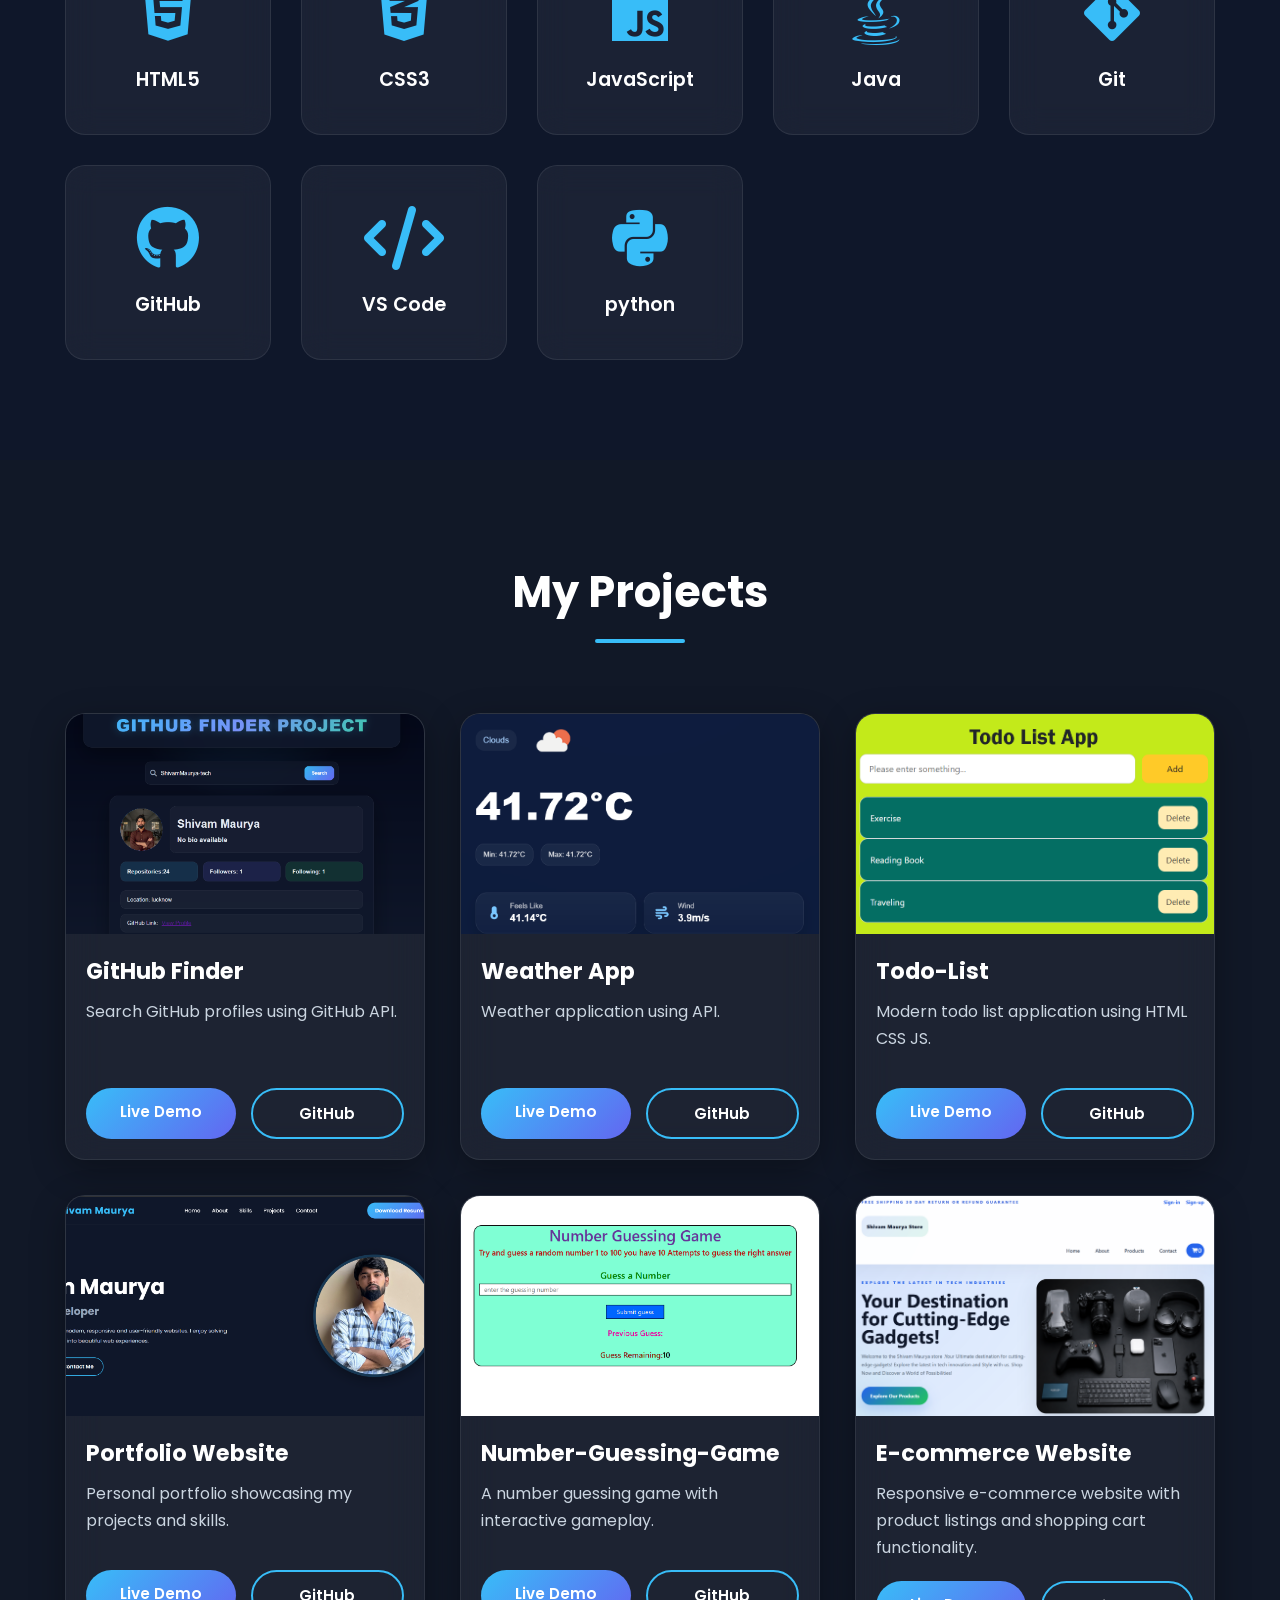
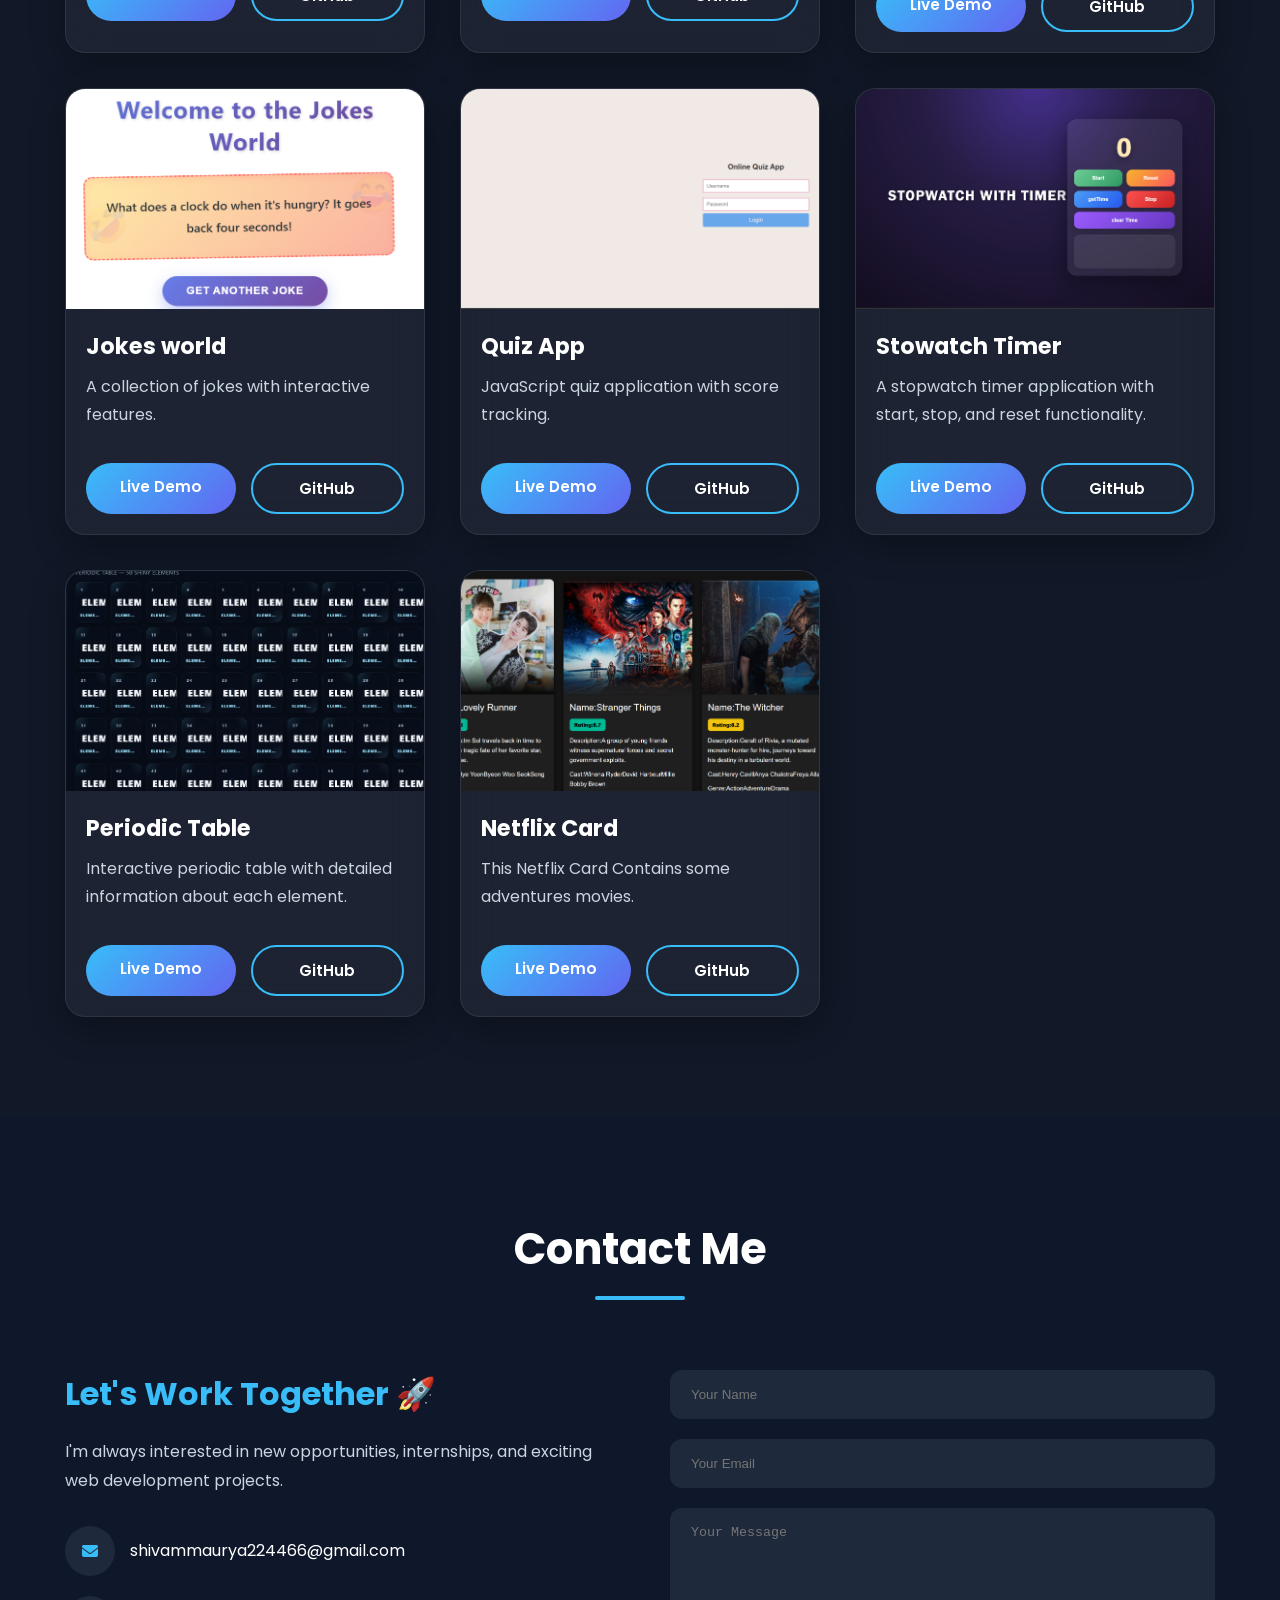
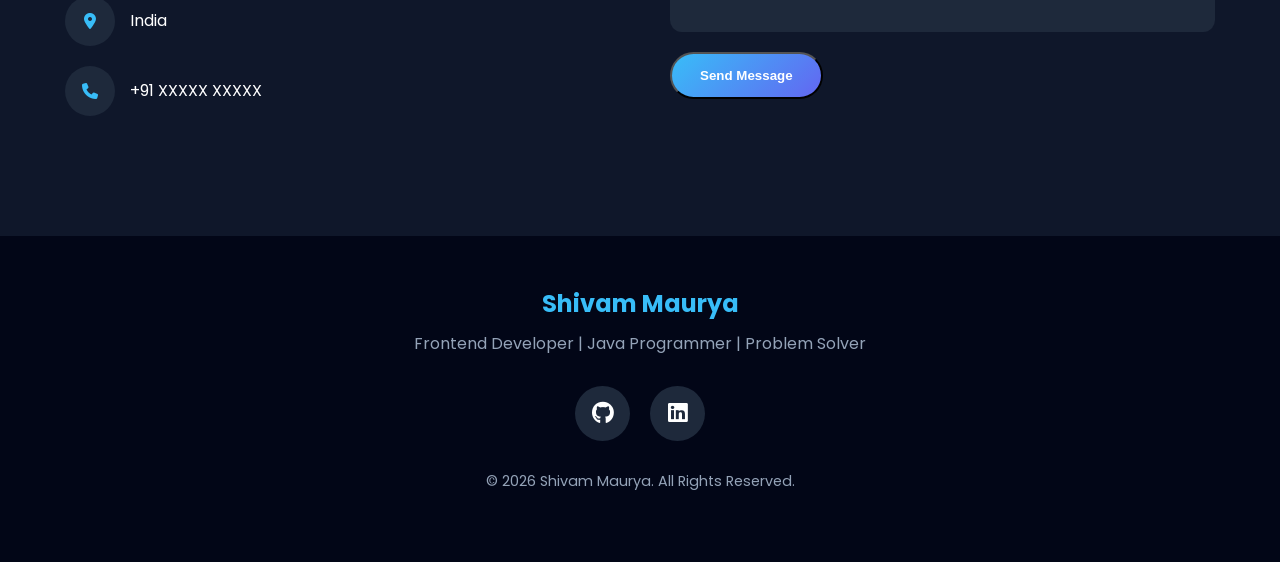
==== commit b28af8b3: "update" ====
--- a/index.html
+++ b/index.html
@@ -1,697 +1,595 @@
-
-<!DOCTYPE html>
+<!doctype html>
 <html lang="en">
-<head>
-    <meta charset="UTF-8">
-    <meta name="viewport" content="width=device-width, initial-scale=1.0">
+  <head>
+    <meta charset="UTF-8" />
+    <meta name="viewport" content="width=device-width, initial-scale=1.0" />
     <title>Shivam Maurya | Frontend Developer</title>
 
     <!-- Google Font -->
-    <link href="https://fonts.googleapis.com/css2?family=Poppins:wght@300;400;500;600;700&display=swap" rel="stylesheet">
+    <link
+      href="https://fonts.googleapis.com/css2?family=Poppins:wght@300;400;500;600;700&display=swap"
+      rel="stylesheet"
+    />
 
     <!-- Font Awesome -->
-    <link rel="stylesheet"
-        href="https://cdnjs.cloudflare.com/ajax/libs/font-awesome/6.6.0/css/all.min.css">
-
-    <link rel="stylesheet" href="style.css">
-</head>
-
-<body>
-
-<!-- ================= HEADER ================= -->
-
-<header >
-
-    <div class="container">
-
+    <link
+      rel="stylesheet"
+      href="https://cdnjs.cloudflare.com/ajax/libs/font-awesome/6.6.0/css/all.min.css"
+    />
+
+    <link rel="stylesheet" href="style.css" />
+  </head>
+
+  <body>
+    <!-- ================= HEADER ================= -->
+
+    <header>
+      <div class="container">
         <div class="logo">
-            <a href="#">Shivam Maurya</a>
+          <a href="#">Shivam Maurya</a>
         </div>
 
         <nav>
-
-            <ul>
-
-                <li><a href="#home">Home</a></li>
-
-                <li><a href="#about">About</a></li>
-
-                <li><a href="#skills">Skills</a></li>
-
-                <li><a href="#projects">Projects</a></li>
-
-                <li><a href="#contact">Contact</a></li>
-
-            </ul>
-
+          <ul>
+            <li><a href="#home">Home</a></li>
+
+            <li><a href="#about">About</a></li>
+
+            <li><a href="#skills">Skills</a></li>
+
+            <li><a href="#projects">Projects</a></li>
+
+            <li><a href="#contact">Contact</a></li>
+          </ul>
         </nav>
 
-        <a href="public/Shivam_Maurya_ATS_Resume (1) 23.docx" class="resume-btn" download>
-            Download Resume
+        <a
+          href="public/Shivam_Maurya_ATS_Resume (1) 23.docx"
+          class="resume-btn"
+          download
+        >
+          Download Resume
         </a>
-
-    </div>
-
-</header>
-
-<!-- ================= HERO ================= -->
-
-<section class="hero" id="home">
-    
-
-    <div class="hero-content">
-
+      </div>
+    </header>
+
+    <!-- ================= HERO ================= -->
+
+    <section class="hero" id="home">
+      <div class="hero-content">
         <div class="hero-text">
-
-            <h3>Hello 👋, I'm</h3>
-
-            <h1>Shivam Maurya</h1>
-
-            <h2>
-                Frontend Developer
-            </h2>
+          <h3>Hello 👋, I'm</h3>
+
+          <h1>Shivam Maurya</h1>
+
+          <h2>Frontend Developer</h2>
+
+          <p>
+            Passionate about creating modern, responsive and user-friendly
+            websites. I enjoy solving problems and turning ideas into beautiful
+            web experiences.
+          </p>
+
+          <div class="hero-buttons">
+            <a href="#projects" class="btn"> View Projects </a>
+
+            <a href="#contact" class="btn btn-outline"> Contact Me </a>
+          </div>
+        </div>
+
+        <div class="hero-image">
+          <img src="public/IMG_20251010_210449.jpg" alt="Shivam Maurya" />
+        </div>
+      </div>
+    </section>
+
+    <!-- ================= ABOUT ================= -->
+
+    <section class="about" id="about">
+      <div class="container">
+        <h2 class="section-title">About Me</h2>
+
+        <div class="about-content">
+          <div class="about-image">
+            <img src="public/IMG_20251010_210449.jpg" alt="Profile" />
+          </div>
+
+          <div class="about-text">
+            <h3>Frontend Web Developer</h3>
 
             <p>
-
-                Passionate about creating modern,
-                responsive and user-friendly websites.
-                I enjoy solving problems and turning
-                ideas into beautiful web experiences.
-
+              Hi, I'm Shivam Maurya. I love building responsive, attractive and
+              interactive web applications using HTML, CSS and JavaScript.
             </p>
 
-            <div class="hero-buttons">
-
-                <a href="#projects" class="btn">
-                    View Projects
-                </a>
-
-                <a href="#contact" class="btn btn-outline">
-                    Contact Me
-                </a>
-
-            </div>
-
-        </div>
-
-        <div class="hero-image">
-
-            <img src="public/IMG_20251010_210449.jpg"
-                alt="Shivam Maurya">
-
-        </div>
-
-    </div>
-
-</section>
-
-<!-- ================= ABOUT ================= -->
-
-<section class="about" id="about">
-
-    <div class="container">
-
-        <h2 class="section-title">
-            About Me
-        </h2>
-
-        <div class="about-content">
-
-            <div class="about-image">
-
-                <img src="public/IMG_20251010_210449.jpg"
-                    alt="Profile">
-
-            </div>
-
-            <div class="about-text">
-
-                <h3>Frontend Web Developer</h3>
-
-                <p>
-
-                    Hi, I'm Shivam Maurya.
-
-                    I love building responsive,
-                    attractive and interactive web
-                    applications using HTML, CSS and
-                    JavaScript.
-
-                </p>
-
-                <p>
-
-                    Currently I am improving my Data
-                    Structures & Algorithms skills
-                    along with Full Stack Development.
-
-                </p>
-
-                <div class="about-info">
-
-                    <div>
-
-                        <span>Name</span>
-
-                        <p>Shivam Maurya</p>
-
-                    </div>
-
-                    <div>
-
-                        <span>Email</span>
-
-                        <p>shivammaurya224466@gmail.com</p>
-
-                    </div>
-
-                    <div>
-
-                        <span>Location</span>
-
-                        <p>India</p>
-
-                    </div>
-
-                    <div>
-
-                        <span>Experience</span>
-
-                        <p>Frontend Projects</p>
-
-                    </div>
-
-                </div>
-
-            </div>
-
-        </div>
-
-    </div>
-
-</section>
-
-<!-- ================= SKILLS ================= -->
-
-<section class="skills" id="skills">
-
-    <div class="container">
-
-        <h2 class="section-title">
-            Skills & Technologies
-        </h2>
+            <p>
+              Currently I am improving my Data Structures & Algorithms skills
+              along with Full Stack Development.
+            </p>
+
+            <div class="about-info">
+              <div>
+                <span>Name</span>
+
+                <p>Shivam Maurya</p>
+              </div>
+
+              <div>
+                <span>Email</span>
+
+                <p>shivammaurya224466@gmail.com</p>
+              </div>
+
+              <div>
+                <span>Location</span>
+
+                <p>India</p>
+              </div>
+
+              <div>
+                <span>Experience</span>
+
+                <p>Frontend Projects</p>
+              </div>
+            </div>
+          </div>
+        </div>
+      </div>
+    </section>
+
+    <!-- ================= SKILLS ================= -->
+
+    <section class="skills" id="skills">
+      <div class="container">
+        <h2 class="section-title">Skills & Technologies</h2>
 
         <div class="skills-grid">
-
-            <div class="skill-card">
-
-                <i class="fa-brands fa-html5"></i>
-
-                <h3>HTML5</h3>
-
-            </div>
-
-            <div class="skill-card">
-
-                <i class="fa-brands fa-css3-alt"></i>
-
-                <h3>CSS3</h3>
-
-            </div>
-
-            <div class="skill-card">
-
-                <i class="fa-brands fa-js"></i>
-
-                <h3>JavaScript</h3>
-
-            </div>
-
-            <div class="skill-card">
-
-                <i class="fa-brands fa-java"></i>
-
-                <h3>Java</h3>
-
-            </div>
-
-            <div class="skill-card">
-
-                <i class="fa-brands fa-git-alt"></i>
-
-                <h3>Git</h3>
-
-            </div>
-
-            <div class="skill-card">
-
-                <i class="fa-brands fa-github"></i>
-
-                <h3>GitHub</h3>
-
-            </div>
-
-            <div class="skill-card">
-
-                <i class="fa-solid fa-code"></i>
-
-                <h3>VS Code</h3>
-
-            </div>
-
-            <div class="skill-card">
-
-               <i class="fa-brands fa-python"></i>
-
-                <h3>python</h3>
-
-            </div>
-
-        </div>
-
-    </div>
-
-</section>
-
-<!-- ================= PROJECTS ================= -->
-
-<section class="projects" id="projects">
-
-<div class="container">
-
-<h2 class="section-title">
-My Projects
-</h2>
-
-<div class="project-grid">
-
-<!-- Project 1 -->
-
-<div class="project-card">
-
-<img src="public/Screenshot 2026-07-04 010751.png"
-alt="Project 1">
-
-<h3>GitHub Finder</h3>
-
-<p>
-Search GitHub profiles using GitHub API.
-</p>
-
-<div class="project-links">
-
-<a href="https://github-finder-project-nu.vercel.app/" class="btn">
-Live Demo
-</a>
-
-<a href="https://github.com/ShivamMaurya-tech/GITHUB-FINDER-PROJECT.git" class="btn btn-outline">
-GitHub
-</a>
-
-</div>
-
-</div>
-
-<!-- Project 2 -->
-
-<div class="project-card">
-
-<img src="public/Screenshot 2026-06-21 161859.png"
-alt="Project">
-
-<h3>Weather App</h3>
-
-<p>
-
-Weather application using API.
-
-</p>
-
-<div class="project-links">
-
-<a href="https://weather-poject.vercel.app/" class="btn">
-Live Demo
-</a>
-
-<a href="https://github.com/ShivamMaurya-tech/WeatherPoject.git" class="btn btn-outline">
-GitHub
-</a>
-
-</div>
-
-</div>
-
-<!-- Project 3 -->
-
-<div class="project-card">
-
-<img src="public/Screenshot 2026-04-22 215150.png">
-
-<h3>Todo-List</h3>
-
-<p>
-
-Modern todo list application using HTML CSS JS.
-
-</p>
-
-<div class="project-links">
-
-<a href="https://todolist-mini-project.vercel.app/" class="btn">
-Live Demo
-</a>
-
-<a href="https://github.com/ShivamMaurya-tech/TODOLIST-Mini-project.git" class="btn btn-outline">
-GitHub
-</a>
-
-</div>
-
-</div>
-
-
-
-
-
-
-
-
-
-
-
-<!-- part 2 -->
-
-
-
-
-
-
-<!-- Project 4 -->
-
-<div class="project-card">
-
-    <img src="public/Screenshot 2026-07-04 215600.png" alt="Project 4">
-
-    <h3>Portfolio Website</h3>
-
-    <p>
-        Personal portfolio showcasing my projects and skills.
-    </p>
-
-    <div class="project-links">
-
-        <a href="https://shivammaurya-tech.github.io/Portfolio/" class="btn">
-            Live Demo
-        </a>
-
-        <a href="https://github.com/ShivamMaurya-tech/Portfolio.git" class="btn btn-outline">
-            GitHub
-        </a>
-
-    </div>
-
-</div>
-
-<!-- Project 5 -->
-
-<div class="project-card">
-
-    <img src="public/Screenshot 2026-07-04 014103.png" alt="Project 5">
-
-    <h3>Number-Guessing-Game</h3>
-
-    <p>
-        A number guessing game with interactive gameplay.
-    </p>
-
-    <div class="project-links">
-
-        <a href="https://number-guessing-mini-project.vercel.app/" class="btn">
-            Live Demo
-        </a>
-
-        <a href="https://github.com/ShivamMaurya-tech/Number-Guessing-Mini-Project.git" class="btn btn-outline">
-            GitHub
-        </a>
-
-    </div>
-
-</div>
-
-<!-- Project 6 -->
-
-<div class="project-card">
-
-    <img src="public/Screenshot 2026-07-02 142758.png" alt="Project 6">
-
-    <h3>E-commerce Website</h3>
-
-    <p>
-        Responsive e-commerce website with product listings and shopping cart functionality.
-    </p>
-
-    <div class="project-links">
-
-        <a href="https://github.com/ShivamMaurya-tech/E-COMMERCE-WEBSITE.git" class="btn">
-            Live Demo
-        </a>
-
-        <a href="https://github.com/ShivamMaurya-tech/E-COMMERCE-WEBSITE.git" class="btn btn-outline">
-            GitHub
-        </a>
-
-    </div>
-
-</div>
-
-<!-- Project 7 -->
-
-<div class="project-card">
-
-    <img src="public/Screenshot 2026-06-21 165107.png" alt="Project 7">
-
-    <h3>Jokes world</h3>
-
-    <p>
-        A collection of jokes with interactive features.
-    </p>
-
-    <div class="project-links">
-
-        <a href="https://jokes-world-project.vercel.app/" class="btn">
-            Live Demo
-        </a>
-
-        <a href="https://github.com/ShivamMaurya-tech/JokesWorld-Project.git" class="btn btn-outline">
-            GitHub
-        </a>
-
-    </div>
-
-</div>
-
-<!-- Project 8 -->
-
-<div class="project-card">
-
-    <img src="public/Screenshot 2025-09-09 190413.png" alt="Project 8">
-
-    <h3>Quiz App</h3>
-
-    <p>
-        JavaScript quiz application with score tracking.
-    </p>
-
-    <div class="project-links">
-
-        <a href="https://shivammaurya-tech.github.io/Online-Quiz-/" class="btn">
-            Live Demo
-        </a>
-
-        <a href="https://github.com/ShivamMaurya-tech/Online-Quiz-.git" class="btn btn-outline">
-            GitHub
-        </a>
-
-    </div>
-
-</div>
-
-<!-- Project 9 -->
-
-<div class="project-card">
-
-    <img src="public/Screenshot 2026-04-25 182829.png" alt="Project 8">
-
-    <h3>Stowatch Timer</h3>
-
-    <p>
-        A stopwatch timer application with start, stop, and reset functionality.
-    </p>
-
-    <div class="project-links">
-
-        <a href="https://stopwatch-mini-project-six.vercel.app/" class="btn">
-            Live Demo
-        </a>
-
-        <a href="https://github.com/ShivamMaurya-tech/StopwatchMini-Project.git" class="btn btn-outline">
-            GitHub
-        </a>
-
-    </div>
-
-</div>
-
-<!-- Project 10 -->
-
-<div class="project-card">
-
-    <img src="public/Screenshot 2026-06-21 163911.png" alt="Project 9">
-
-    <h3>Periodic Table</h3>
-
-    <p>
-        Interactive periodic table with detailed information about each element.
-    </p>
-
-    <div class="project-links">
-
-        <a href="https://periodic-table-project-three.vercel.app/" class="btn">
-            Live Demo
-        </a>
-
-        <a href="https://github.com/ShivamMaurya-tech/Periodic-Table-Project.git" class="btn btn-outline">
-            GitHub
-        </a>
-
-    </div>
-
-</div>
-
-</div>
-
-</div>
-
-</section>
-
-<!-- ================= CONTACT ================= -->
-
-<section class="contact" id="contact">
-
-    <div class="container">
-
-        <h2 class="section-title">
-            Contact Me
-        </h2>
+          <div class="skill-card">
+            <i class="fa-brands fa-html5"></i>
+
+            <h3>HTML5</h3>
+          </div>
+
+          <div class="skill-card">
+            <i class="fa-brands fa-css3-alt"></i>
+
+            <h3>CSS3</h3>
+          </div>
+
+          <div class="skill-card">
+            <i class="fa-brands fa-js"></i>
+
+            <h3>JavaScript</h3>
+          </div>
+
+          <div class="skill-card">
+            <i class="fa-brands fa-java"></i>
+
+            <h3>Java</h3>
+          </div>
+
+          <div class="skill-card">
+            <i class="fa-brands fa-git-alt"></i>
+
+            <h3>Git</h3>
+          </div>
+
+          <div class="skill-card">
+            <i class="fa-brands fa-github"></i>
+
+            <h3>GitHub</h3>
+          </div>
+
+          <div class="skill-card">
+            <i class="fa-solid fa-code"></i>
+
+            <h3>VS Code</h3>
+          </div>
+
+          <div class="skill-card">
+            <i class="fa-brands fa-python"></i>
+
+            <h3>python</h3>
+          </div>
+        </div>
+      </div>
+    </section>
+
+    <!-- ================= PROJECTS ================= -->
+
+    <section class="projects" id="projects">
+      <div class="container">
+        <h2 class="section-title">My Projects</h2>
+
+        <div class="project-grid">
+          <!-- Project 1 -->
+
+          <div class="project-card">
+            <img
+              src="public/Screenshot 2026-07-04 010751.png"
+              alt="Project 1"
+            />
+
+            <h3>GitHub Finder</h3>
+
+            <p>Search GitHub profiles using GitHub API.</p>
+
+            <div class="project-links">
+              <a
+                href="https://github-finder-project-nu.vercel.app/"
+                class="btn"
+              >
+                Live Demo
+              </a>
+
+              <a
+                href="https://github.com/ShivamMaurya-tech/GITHUB-FINDER-PROJECT.git"
+                class="btn btn-outline"
+              >
+                GitHub
+              </a>
+            </div>
+          </div>
+
+          <!-- Project 2 -->
+
+          <div class="project-card">
+            <img src="public/Screenshot 2026-06-21 161859.png" alt="Project" />
+
+            <h3>Weather App</h3>
+
+            <p>Weather application using API.</p>
+
+            <div class="project-links">
+              <a href="https://weather-poject.vercel.app/" class="btn">
+                Live Demo
+              </a>
+
+              <a
+                href="https://github.com/ShivamMaurya-tech/WeatherPoject.git"
+                class="btn btn-outline"
+              >
+                GitHub
+              </a>
+            </div>
+          </div>
+
+          <!-- Project 3 -->
+
+          <div class="project-card">
+            <img src="public/Screenshot 2026-04-22 215150.png" />
+
+            <h3>Todo-List</h3>
+
+            <p>Modern todo list application using HTML CSS JS.</p>
+
+            <div class="project-links">
+              <a href="https://todolist-mini-project.vercel.app/" class="btn">
+                Live Demo
+              </a>
+
+              <a
+                href="https://github.com/ShivamMaurya-tech/TODOLIST-Mini-project.git"
+                class="btn btn-outline"
+              >
+                GitHub
+              </a>
+            </div>
+          </div>
+
+          <!-- part 2 -->
+
+          <!-- Project 4 -->
+
+          <div class="project-card">
+            <img
+              src="public/Screenshot 2026-07-04 215600.png"
+              alt="Project 4"
+            />
+
+            <h3>Portfolio Website</h3>
+
+            <p>Personal portfolio showcasing my projects and skills.</p>
+
+            <div class="project-links">
+              <a
+                href="https://shivammaurya-tech.github.io/Portfolio/"
+                class="btn"
+              >
+                Live Demo
+              </a>
+
+              <a
+                href="https://github.com/ShivamMaurya-tech/Portfolio.git"
+                class="btn btn-outline"
+              >
+                GitHub
+              </a>
+            </div>
+          </div>
+
+          <!-- Project 5 -->
+
+          <div class="project-card">
+            <img
+              src="public/Screenshot 2026-07-04 014103.png"
+              alt="Project 5"
+            />
+
+            <h3>Number-Guessing-Game</h3>
+
+            <p>A number guessing game with interactive gameplay.</p>
+
+            <div class="project-links">
+              <a
+                href="https://number-guessing-mini-project.vercel.app/"
+                class="btn"
+              >
+                Live Demo
+              </a>
+
+              <a
+                href="https://github.com/ShivamMaurya-tech/Number-Guessing-Mini-Project.git"
+                class="btn btn-outline"
+              >
+                GitHub
+              </a>
+            </div>
+          </div>
+
+          <!-- Project 6 -->
+
+          <div class="project-card">
+            <img
+              src="public/Screenshot 2026-07-02 142758.png"
+              alt="Project 6"
+            />
+
+            <h3>E-commerce Website</h3>
+
+            <p>
+              Responsive e-commerce website with product listings and shopping
+              cart functionality.
+            </p>
+
+            <div class="project-links">
+              <a
+                href="https://github.com/ShivamMaurya-tech/E-COMMERCE-WEBSITE.git"
+                class="btn"
+              >
+                Live Demo
+              </a>
+
+              <a
+                href="https://github.com/ShivamMaurya-tech/E-COMMERCE-WEBSITE.git"
+                class="btn btn-outline"
+              >
+                GitHub
+              </a>
+            </div>
+          </div>
+
+          <!-- Project 7 -->
+
+          <div class="project-card">
+            <img
+              src="public/Screenshot 2026-06-21 165107.png"
+              alt="Project 7"
+            />
+
+            <h3>Jokes world</h3>
+
+            <p>A collection of jokes with interactive features.</p>
+
+            <div class="project-links">
+              <a href="https://jokes-world-project.vercel.app/" class="btn">
+                Live Demo
+              </a>
+
+              <a
+                href="https://github.com/ShivamMaurya-tech/JokesWorld-Project.git"
+                class="btn btn-outline"
+              >
+                GitHub
+              </a>
+            </div>
+          </div>
+
+          <!-- Project 8 -->
+
+          <div class="project-card">
+            <img
+              src="public/Screenshot 2025-09-09 190413.png"
+              alt="Project 8"
+            />
+
+            <h3>Quiz App</h3>
+
+            <p>JavaScript quiz application with score tracking.</p>
+
+            <div class="project-links">
+              <a
+                href="https://shivammaurya-tech.github.io/Online-Quiz-/"
+                class="btn"
+              >
+                Live Demo
+              </a>
+
+              <a
+                href="https://github.com/ShivamMaurya-tech/Online-Quiz-.git"
+                class="btn btn-outline"
+              >
+                GitHub
+              </a>
+            </div>
+          </div>
+
+          <!-- Project 9 -->
+
+          <div class="project-card">
+            <img
+              src="public/Screenshot 2026-04-25 182829.png"
+              alt="Project 8"
+            />
+
+            <h3>Stowatch Timer</h3>
+
+            <p>
+              A stopwatch timer application with start, stop, and reset
+              functionality.
+            </p>
+
+            <div class="project-links">
+              <a
+                href="https://stopwatch-mini-project-six.vercel.app/"
+                class="btn"
+              >
+                Live Demo
+              </a>
+
+              <a
+                href="https://github.com/ShivamMaurya-tech/StopwatchMini-Project.git"
+                class="btn btn-outline"
+              >
+                GitHub
+              </a>
+            </div>
+          </div>
+
+          <!-- Project 10 -->
+
+          <div class="project-card">
+            <img
+              src="public/Screenshot 2026-06-21 163911.png"
+              alt="Project 9"
+            />
+
+            <h3>Periodic Table</h3>
+
+            <p>
+              Interactive periodic table with detailed information about each
+              element.
+            </p>
+
+            <div class="project-links">
+              <a
+                href="https://periodic-table-project-three.vercel.app/"
+                class="btn"
+              >
+                Live Demo
+              </a>
+
+              <a
+                href="https://github.com/ShivamMaurya-tech/Periodic-Table-Project.git"
+                class="btn btn-outline"
+              >
+                GitHub
+              </a>
+            </div>
+          </div>
+
+          <!-- Project 11-->
+
+          <div class="project-card">
+            <img
+              src="public/Screenshot 2026-07-10 131402.png"
+              alt="Project 8"
+            />
+
+            <h3>Netflix Card</h3>
+
+            <p>This Netflix Card Contains some adventures movies.</p>
+
+            <div class="project-links">
+              <a href="https://netflix-card-six.vercel.app/" class="btn">
+                Live Demo
+              </a>
+
+              <a
+                href="https://github.com/ShivamMaurya-tech/NetflixCard.git"
+                class="btn btn-outline"
+              >
+                GitHub
+              </a>
+            </div>
+          </div>
+
+          <!-- project List ended -->
+        </div>
+      </div>
+    </section>
+
+    <!-- ================= CONTACT ================= -->
+
+    <section class="contact" id="contact">
+      <div class="container">
+        <h2 class="section-title">Contact Me</h2>
 
         <div class="contact-wrapper">
-
-            <div class="contact-info">
-
-                <h3>Let's Work Together 🚀</h3>
-
-                <p>
-                    I'm always interested in new opportunities,
-                    internships, and exciting web development projects.
-                </p>
-
-                <div class="contact-item">
-                    <i class="fa-solid fa-envelope"></i>
-                    <span>shivammaurya224466@gmail.com</span>
-                </div>
-
-                <div class="contact-item">
-                    <i class="fa-solid fa-location-dot"></i>
-                    <span>India</span>
-                </div>
-
-                <div class="contact-item">
-                    <i class="fa-solid fa-phone"></i>
-                    <span>+91 XXXXX XXXXX</span>
-                </div>
-
-            </div>
-
-            <form class="contact-form">
-
-                <input
-                    type="text"
-                    placeholder="Your Name"
-                    required>
-
-                <input
-                    type="email"
-                    placeholder="Your Email"
-                    required>
-
-                <textarea
-                    rows="6"
-                    placeholder="Your Message"
-                    required></textarea>
-
-                <button type="submit" class="btn">
-                    Send Message
-                </button>
-
-            </form>
-
-        </div>
-
-    </div>
-
-</section>
-
-<!-- ================= FOOTER ================= -->
-
-<footer>
-
-    <div class="container">
-
+          <div class="contact-info">
+            <h3>Let's Work Together 🚀</h3>
+
+            <p>
+              I'm always interested in new opportunities, internships, and
+              exciting web development projects.
+            </p>
+
+            <div class="contact-item">
+              <i class="fa-solid fa-envelope"></i>
+              <span>shivammaurya224466@gmail.com</span>
+            </div>
+
+            <div class="contact-item">
+              <i class="fa-solid fa-location-dot"></i>
+              <span>India</span>
+            </div>
+
+            <div class="contact-item">
+              <i class="fa-solid fa-phone"></i>
+              <span>+91 XXXXX XXXXX</span>
+            </div>
+          </div>
+
+          <form class="contact-form">
+            <input type="text" placeholder="Your Name" required />
+
+            <input type="email" placeholder="Your Email" required />
+
+            <textarea rows="6" placeholder="Your Message" required></textarea>
+
+            <button type="submit" class="btn">Send Message</button>
+          </form>
+        </div>
+      </div>
+    </section>
+
+    <!-- ================= FOOTER ================= -->
+
+    <footer>
+      <div class="container">
         <h2>Shivam Maurya</h2>
 
-        <p>
-            Frontend Developer | Java Programmer | Problem Solver
-        </p>
+        <p>Frontend Developer | Java Programmer | Problem Solver</p>
 
         <div class="social-links">
-
-            <a href="https://github.com/ShivamMaurya-tech" target="_blank">
-                <i class="fa-brands fa-github"></i>
-            </a>
-
-            <a href="https://www.linkedin.com/in/shivam-maurya-dev" target="_blank">
-                <i class="fa-brands fa-linkedin"></i>
-            </a>
-
-           
-        </div>
-
-        <p class="copyright">
-            © 2026 Shivam Maurya. All Rights Reserved.
-        </p>
-
-    </div>
-
-</footer>
-
-<!-- ================= JAVASCRIPT ================= -->
-
-<script src="script.js"></script>
-
-</body>
-
+          <a href="https://github.com/ShivamMaurya-tech" target="_blank">
+            <i class="fa-brands fa-github"></i>
+          </a>
+
+          <a
+            href="https://www.linkedin.com/in/shivam-maurya-dev"
+            target="_blank"
+          >
+            <i class="fa-brands fa-linkedin"></i>
+          </a>
+        </div>
+
+        <p class="copyright">© 2026 Shivam Maurya. All Rights Reserved.</p>
+      </div>
+    </footer>
+
+    <!-- ================= JAVASCRIPT ================= -->
+
+    <script src="script.js"></script>
+  </body>
 </html>
-
-
-
-
-
-
-
-
-
-
-
-
-
-
--- a/style.css
+++ b/style.css
@@ -24,7 +24,7 @@
 html{
     scroll-behavior:smooth;
 }
-
+  
 body{
 
     font-family:'Poppins',sans-serif;
@@ -98,7 +98,8 @@
 
 header{
 
-    position:fixed;
+    /* position:fixed; */
+    position:sticky;
 
     top:0;
 
@@ -125,7 +126,7 @@
 
     padding:18px 0;
 }
-
+ 
 .logo a{
 
     font-size:1.8rem;
@@ -143,7 +144,7 @@
 
     gap:35px;
 }
-
+ 
 nav a{
 
     color:white;
@@ -207,35 +208,40 @@
     transform:translateY(-4px);
 
     box-shadow:0 15px 30px rgba(56,189,248,.35);
-}
+} 
 
 /* ======================================================
    HERO SECTION
 ====================================================== */
 
-.hero{
-
-    min-height:100vh;
+
+
+
+
+
+ .hero{
+
+    min-height:40vh;
+   
 
     display:flex;
 
     align-items:center;
 
     /* padding-top:120px; */
-    
-}
+     } 
 
 .hero-content{
 
     display:grid;
 
     grid-template-columns:repeat(2,1fr);
-
+/* margin-left: 150px; */
     gap:70px;
 
     align-items:center;
 }
-
+  
 .hero-text h3{
 
     color:var(--primary);
@@ -257,7 +263,7 @@
 
     animation:fadeUp 1.2s;
 }
-
+ 
 .hero-text h2{
 
     color:var(--muted);
@@ -279,7 +285,7 @@
 
     animation:fadeUp 1.6s;
 }
-
+ 
 .hero-buttons{
 
     display:flex;
@@ -306,14 +312,14 @@
 
     font-weight:600;
 }
-
+ 
 .btn:hover{
 
     transform:translateY(-5px);
 
     box-shadow:0 15px 30px rgba(56,189,248,.4);
 }
-
+ 
 .btn-outline{
 
     background:transparent;
@@ -329,7 +335,7 @@
 .hero-image{
 
     display:flex;
-
+margin-top: 20px;
     justify-content:center;
     ;
 }
@@ -349,7 +355,7 @@
     box-shadow:var(--shadow);
 
     animation:float 4s ease-in-out infinite;
-}
+} 
 
 /* ======================================================
    SECTION TITLE
@@ -365,7 +371,7 @@
 
     position:relative;
 }
-
+  
 .section-title::after{
 
     content:"";
@@ -381,8 +387,8 @@
     margin:15px auto;
 
     border-radius:20px;
-}
-
+} 
+ 
 
 
 
@@ -395,7 +401,7 @@
    ABOUT SECTION
 ====================================================== */
 
-.about{
+ .about{
 
     padding:100px 0;
 
@@ -412,14 +418,14 @@
 
     align-items:center;
 }
-
+ 
 .about-image{
 
     display:flex;
 
     justify-content:center;
 }
-
+ 
 .about-image img{
 
     width:300px;
@@ -441,7 +447,7 @@
 
     transform:scale(1.05) rotate(2deg);
 }
-
+ 
 .about-text h3{
 
     font-size:2rem;
@@ -483,7 +489,7 @@
 
     transition:.35s;
 }
-
+  
 .about-info div:hover{
 
     transform:translateY(-8px);
@@ -515,13 +521,13 @@
    SKILLS
 ====================================================== */
 
-.skills{
+ .skills{
 
     padding:100px 0;
 
     background:#0f172a;
 }
-
+  
 .skills-grid{
 
     display:grid;
@@ -530,7 +536,7 @@
 
     gap:30px;
 }
-
+  
 .skill-card{
 
     background:rgba(255,255,255,.05);
@@ -551,7 +557,7 @@
 
     overflow:hidden;
 }
-
+ 
 .skill-card::before{
 
     content:"";
@@ -611,7 +617,7 @@
     font-size:1.2rem;
 
     font-weight:600;
-}
+} 
 
 /* ======================================================
    PROJECTS
@@ -691,6 +697,7 @@
     line-height:1.7;
 
     min-height:70px;
+    
 }
 
 .project-links{
@@ -721,8 +728,8 @@
 
     box-shadow:
     0 0 20px rgba(56,189,248,.15),
-    0 20px 40px rgba(0,0,0,.35);
-}
+    0 20px 40px rgba(0,0,0,.35); 
+ } 
 
 
 
@@ -733,12 +740,11 @@
 /* ======================================================
    CONTACT SECTION
 ====================================================== */
-
+ 
 .contact{
     padding:100px 0;
     background:#0f172a;
 }
-
 .contact-wrapper{
     display:grid;
     grid-template-columns:1fr 1fr;
@@ -751,7 +757,7 @@
     color:var(--primary);
     margin-bottom:20px;
 }
-
+  
 .contact-info p{
     color:#cbd5e1;
     line-height:1.8;
@@ -827,14 +833,14 @@
 }
 
 .contact-form button{
-    width:max-content;
-}
+    width:max-content; 
+ }  
 
 /* ======================================================
    FOOTER
 ====================================================== */
 
-footer{
+ footer{
 
     background:#020617;
 
@@ -972,7 +978,7 @@
 ::-webkit-scrollbar-thumb:hover{
 
     background:#0ea5e9;
-}
+} 
 
 /* ======================================================
    RESPONSIVE - TABLET
@@ -983,7 +989,7 @@
 .hero-content{
 
     grid-template-columns:1fr;
-margin-top: 40px;
+margin-top: -14rem;
     text-align:center;
     
 }
@@ -1015,135 +1021,153 @@
     grid-template-columns:1fr;
 }
 
-header .container{
+ header .container{
+
+    flex-direction:column; 
+    margin-left: 20px;
+
+     /* gap:20px;  */
+ }    
+
+
+ .resume-btn{
+    margin-left: 20px;
+ } 
+ nav ul{
+
+    
+
+    column-gap: 12px;
+
+    justify-content:center;
+} 
+.logo{
+    line-height: 20px;
+    margin-right: 13px;
+}
+  
+
+} 
+/* ======================================================
+   RESPONSIVE - MOBILE
+====================================================== */
+
+@media(max-width:768px){
+
+.hero{
+
+   padding-top: 20rem;
+   
+}
+
+.hero-text h1{
+
+    font-size:2.8rem;
+}
+
+.hero-text h2{
+
+    font-size:1.4rem;
+}
+
+.hero-image img{
+
+    width:260px;
+
+    height:260px;
+}
+
+.section-title{
+
+    font-size:2rem;
+}
+
+.skills-grid{
+
+    grid-template-columns:repeat(auto-fit,minmax(140px,1fr));
+}
+
+.project-grid{
+
+    grid-template-columns:1fr;
+}
+
+.about-info{
+
+    grid-template-columns:1fr;
+}
+
+.hero-buttons{
 
     flex-direction:column;
 
-    gap:20px;
-}
-
+    align-items:center;
+}
+
+.project-links{
+
+    flex-direction:column;
+}
+
+.resume-btn{
+
+    width:100%;
+
+    text-align:center;
+}
 nav ul{
 
-    gap:20px;
-
-    flex-wrap:wrap;
+    
+
+    
 
     justify-content:center;
 }
 
-}
-
-/* ======================================================
-   RESPONSIVE - MOBILE
-====================================================== */
-
-@media(max-width:768px){
-
-.hero{
-
-   padding-top: 20rem;
-}
+} 
+
+/* ======================================================
+   EXTRA SMALL DEVICES
+====================================================== */
+
+@media(max-width:480px){
+
+.logo a{
+
+    font-size:1.5rem;
+}
+/* 
+ nav ul{
+
+    flex-direction:column;
+
+    gap:12px;
+}  */
 
 .hero-text h1{
 
-    font-size:2.8rem;
-}
-
-.hero-text h2{
-
-    font-size:1.4rem;
+    font-size:2.2rem;
 }
 
 .hero-image img{
 
-    width:260px;
-
-    height:260px;
-}
-
-.section-title{
-
-    font-size:2rem;
-}
-
-.skills-grid{
-
-    grid-template-columns:repeat(auto-fit,minmax(140px,1fr));
-}
-
-.project-grid{
-
-    grid-template-columns:1fr;
-}
-
-.about-info{
-
-    grid-template-columns:1fr;
-}
-
-.hero-buttons{
+    width:220px;
+
+    height:220px;
+}
+
+.contact-item{
 
     flex-direction:column;
 
-    align-items:center;
-}
-
-.project-links{
-
-    flex-direction:column;
-}
-
-.resume-btn{
-
-    width:100%;
-
     text-align:center;
 }
 
-}
-
-/* ======================================================
-   EXTRA SMALL DEVICES
-====================================================== */
-
-@media(max-width:480px){
-
-.logo a{
-
-    font-size:1.5rem;
-}
-
-nav ul{
-
-    flex-direction:column;
+.social-links{
 
     gap:12px;
 }
 
-.hero-text h1{
-
-    font-size:2.2rem;
-}
-
-.hero-image img{
-
-    width:220px;
-
-    height:220px;
-}
-
-.contact-item{
-
-    flex-direction:column;
-
-    text-align:center;
-}
-
-.social-links{
-
-    gap:12px;
-}
-
 .social-links a{
 
     width:45px;
@@ -1151,16 +1175,13 @@
     height:45px;
 }
 
-}
-
-
+} 
 
 
 
 
 
 /*  💡 One important CSS addition*/
-
 
 
 nav a.active {
@@ -1169,6 +1190,6 @@
 
 nav a.active::after {
     width: 100%;
-}
-
-
+} 
+
+  
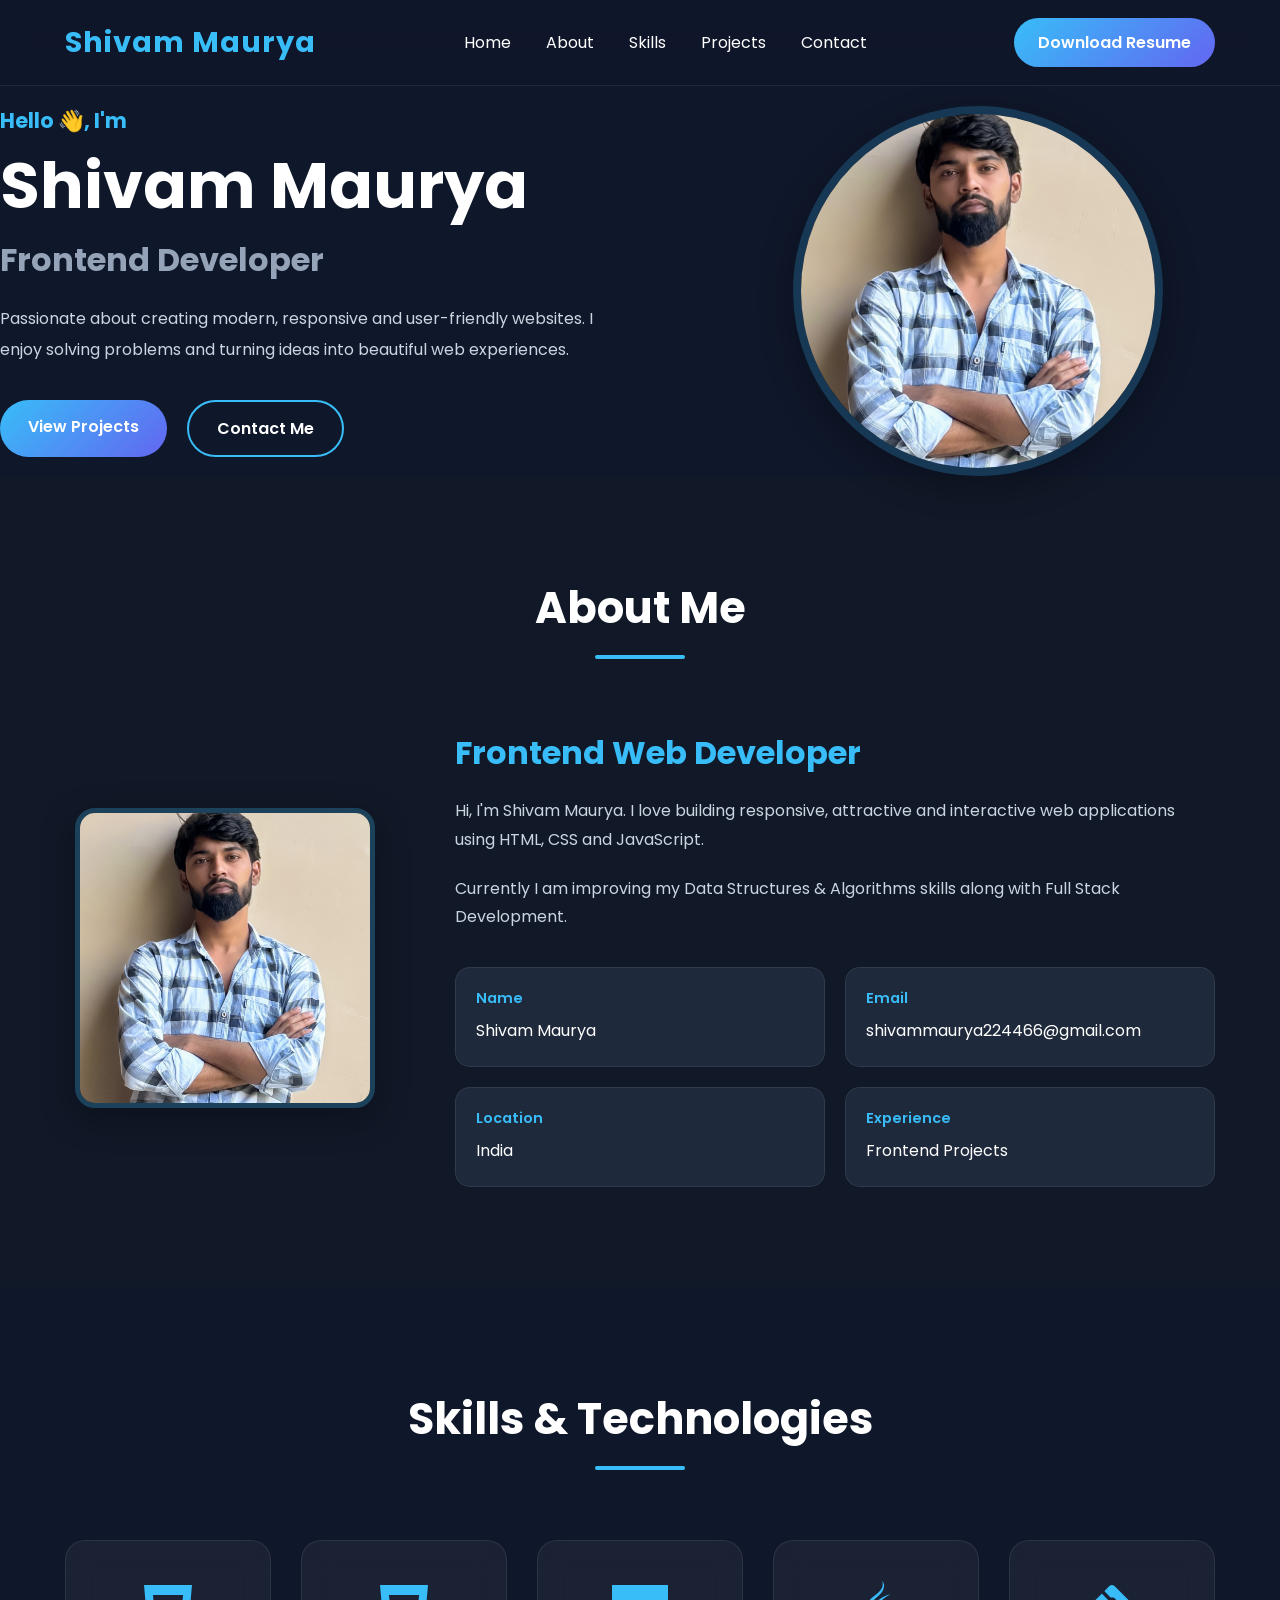
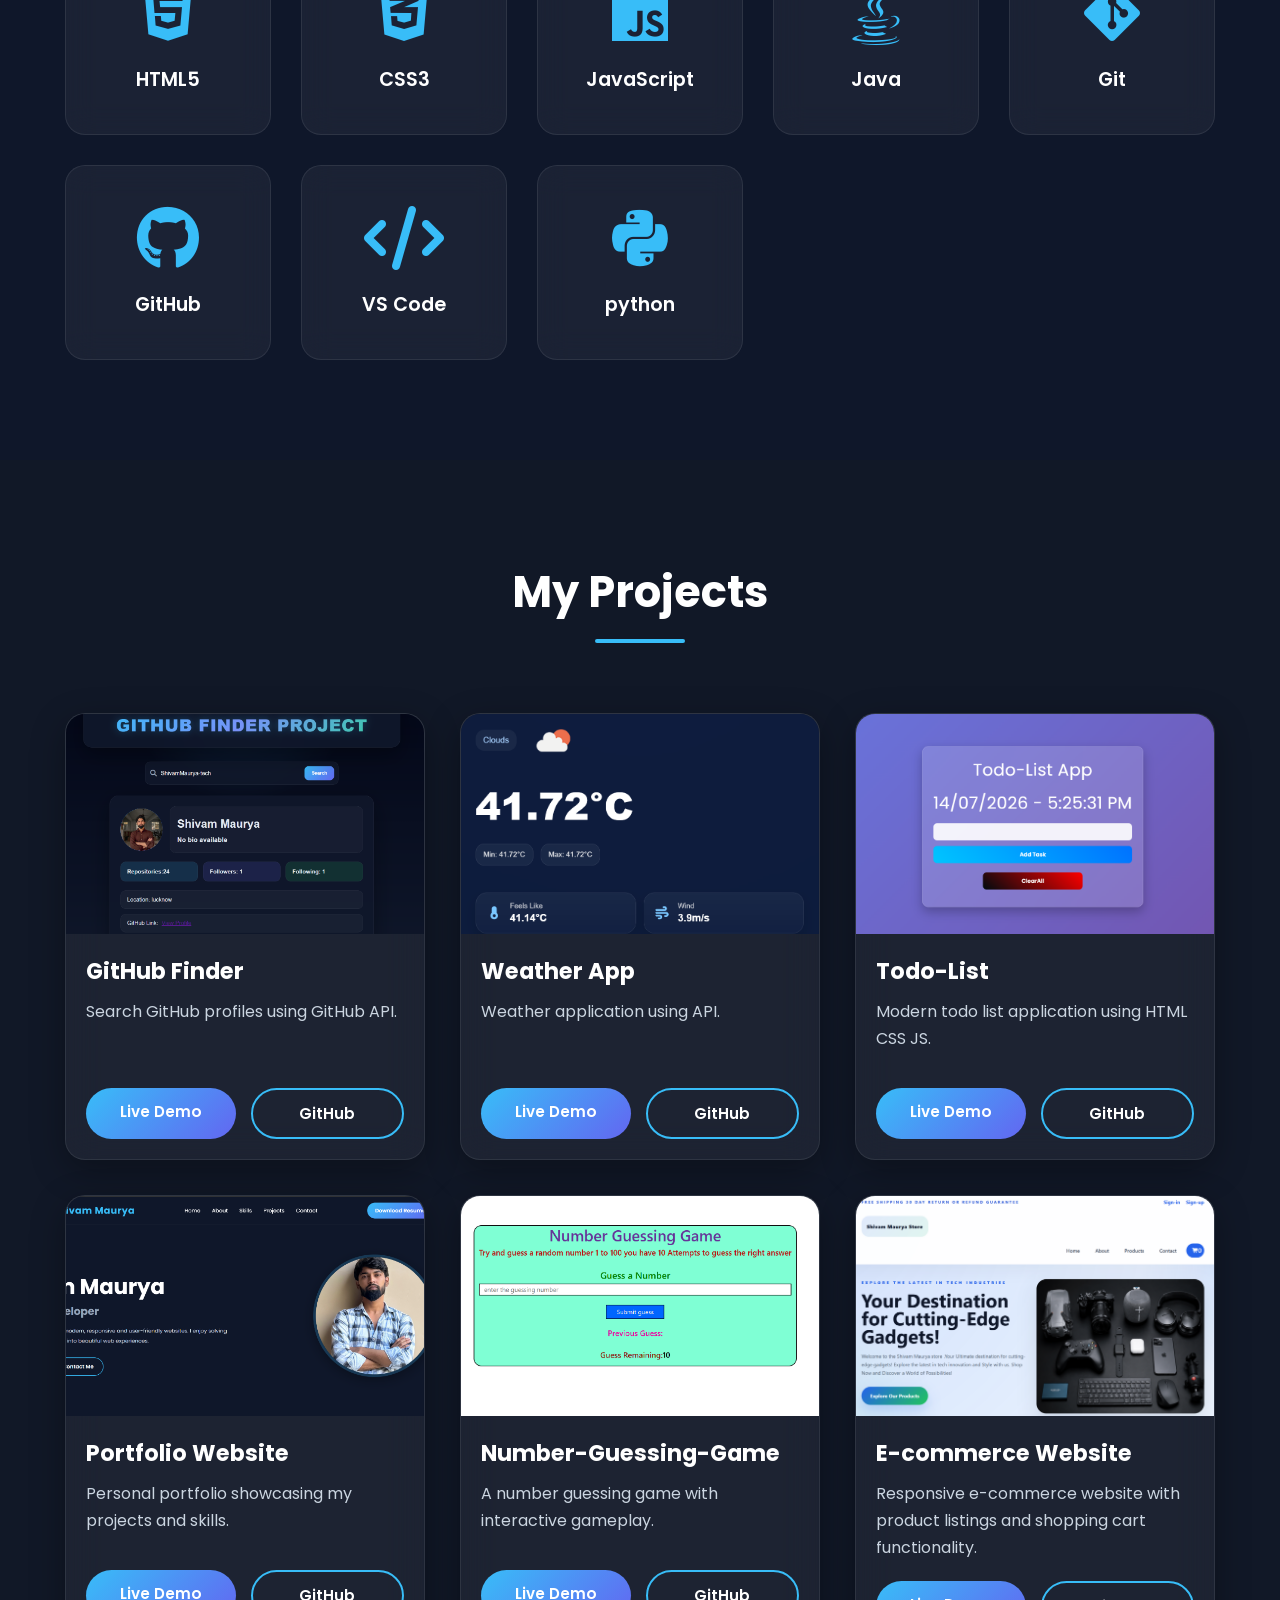
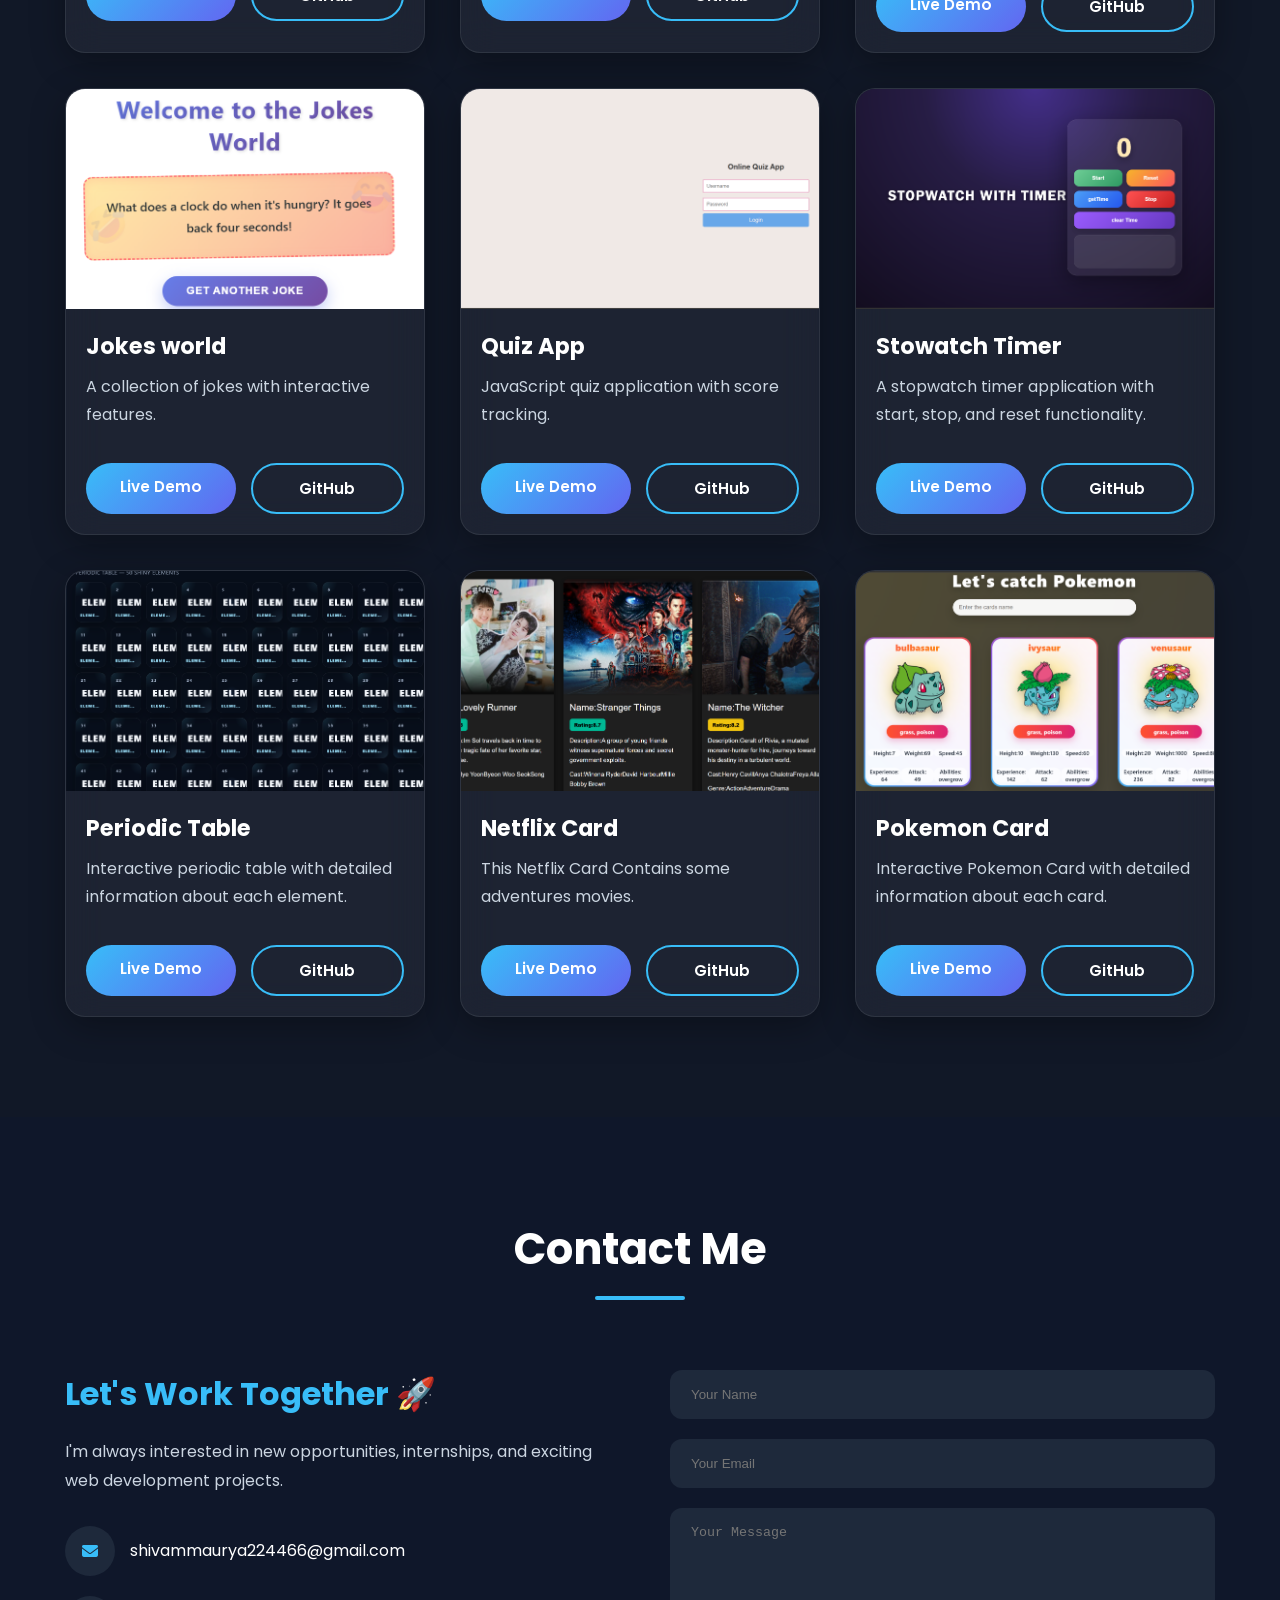
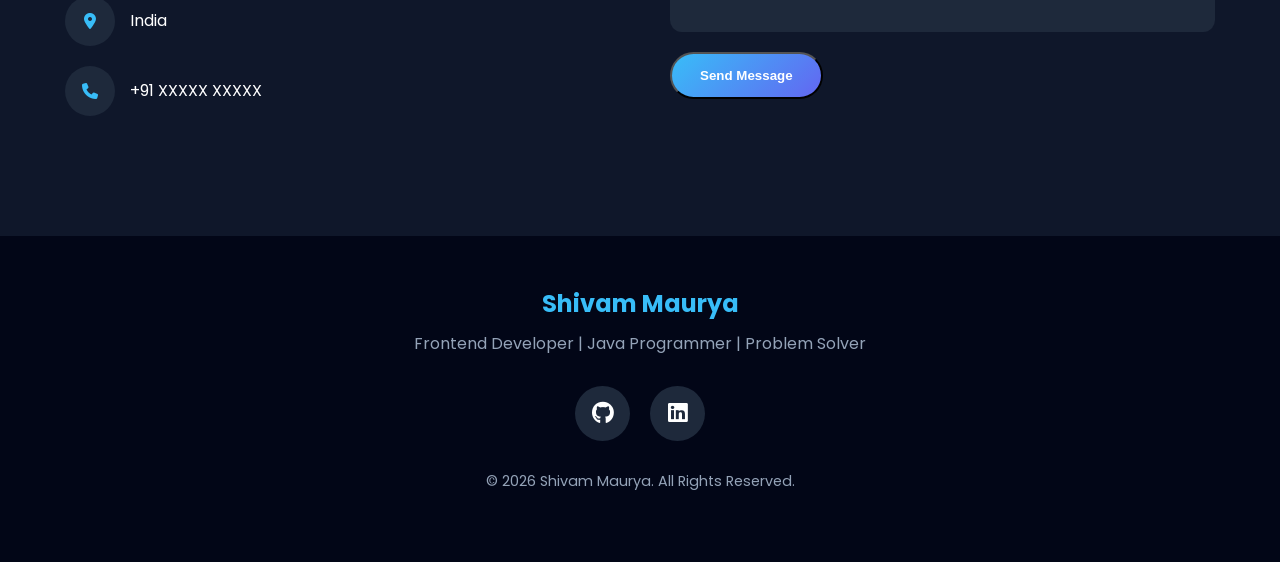
==== commit dfccaa54: "update" ====
--- a/index.html
+++ b/index.html
@@ -44,7 +44,7 @@
         </nav>
 
         <a
-          href="public/Shivam_Maurya_ATS_Resume (1) 23.docx"
+          href="public/Shivam_Maurya_ATS_Resume updated1.docx"
           class="resume-btn"
           download
         >
@@ -257,19 +257,19 @@
           <!-- Project 3 -->
 
           <div class="project-card">
-            <img src="public/Screenshot 2026-04-22 215150.png" />
+            <img src="public/Screenshot 2026-07-14 172536.png" />
 
             <h3>Todo-List</h3>
 
             <p>Modern todo list application using HTML CSS JS.</p>
 
             <div class="project-links">
-              <a href="https://todolist-mini-project.vercel.app/" class="btn">
-                Live Demo
-              </a>
-
-              <a
-                href="https://github.com/ShivamMaurya-tech/TODOLIST-Mini-project.git"
+              <a href="https://todojsx-seven.vercel.app/" class="btn">
+                Live Demo
+              </a>
+
+              <a
+                href="https://github.com/ShivamMaurya-tech/TODOJSX.git"
                 class="btn btn-outline"
               >
                 GitHub
@@ -507,6 +507,35 @@
 
               <a
                 href="https://github.com/ShivamMaurya-tech/NetflixCard.git"
+                class="btn btn-outline"
+              >
+                GitHub
+              </a>
+            </div>
+          </div>
+
+          <!-- Project 12 -->
+
+          <div class="project-card">
+            <img
+              src="public/Screenshot 2026-07-22 135037.png"
+              alt="Project 9"
+            />
+
+            <h3>Pokemon Card</h3>
+
+            <p>
+              Interactive Pokemon Card with detailed information about each
+              card.
+            </p>
+
+            <div class="project-links">
+              <a href="https://pokemon-card-template.vercel.app/" class="btn">
+                Live Demo
+              </a>
+
+              <a
+                href="https://github.com/ShivamMaurya-tech/POKEMON-CARD-TEMPLATE.git"
                 class="btn btn-outline"
               >
                 GitHub
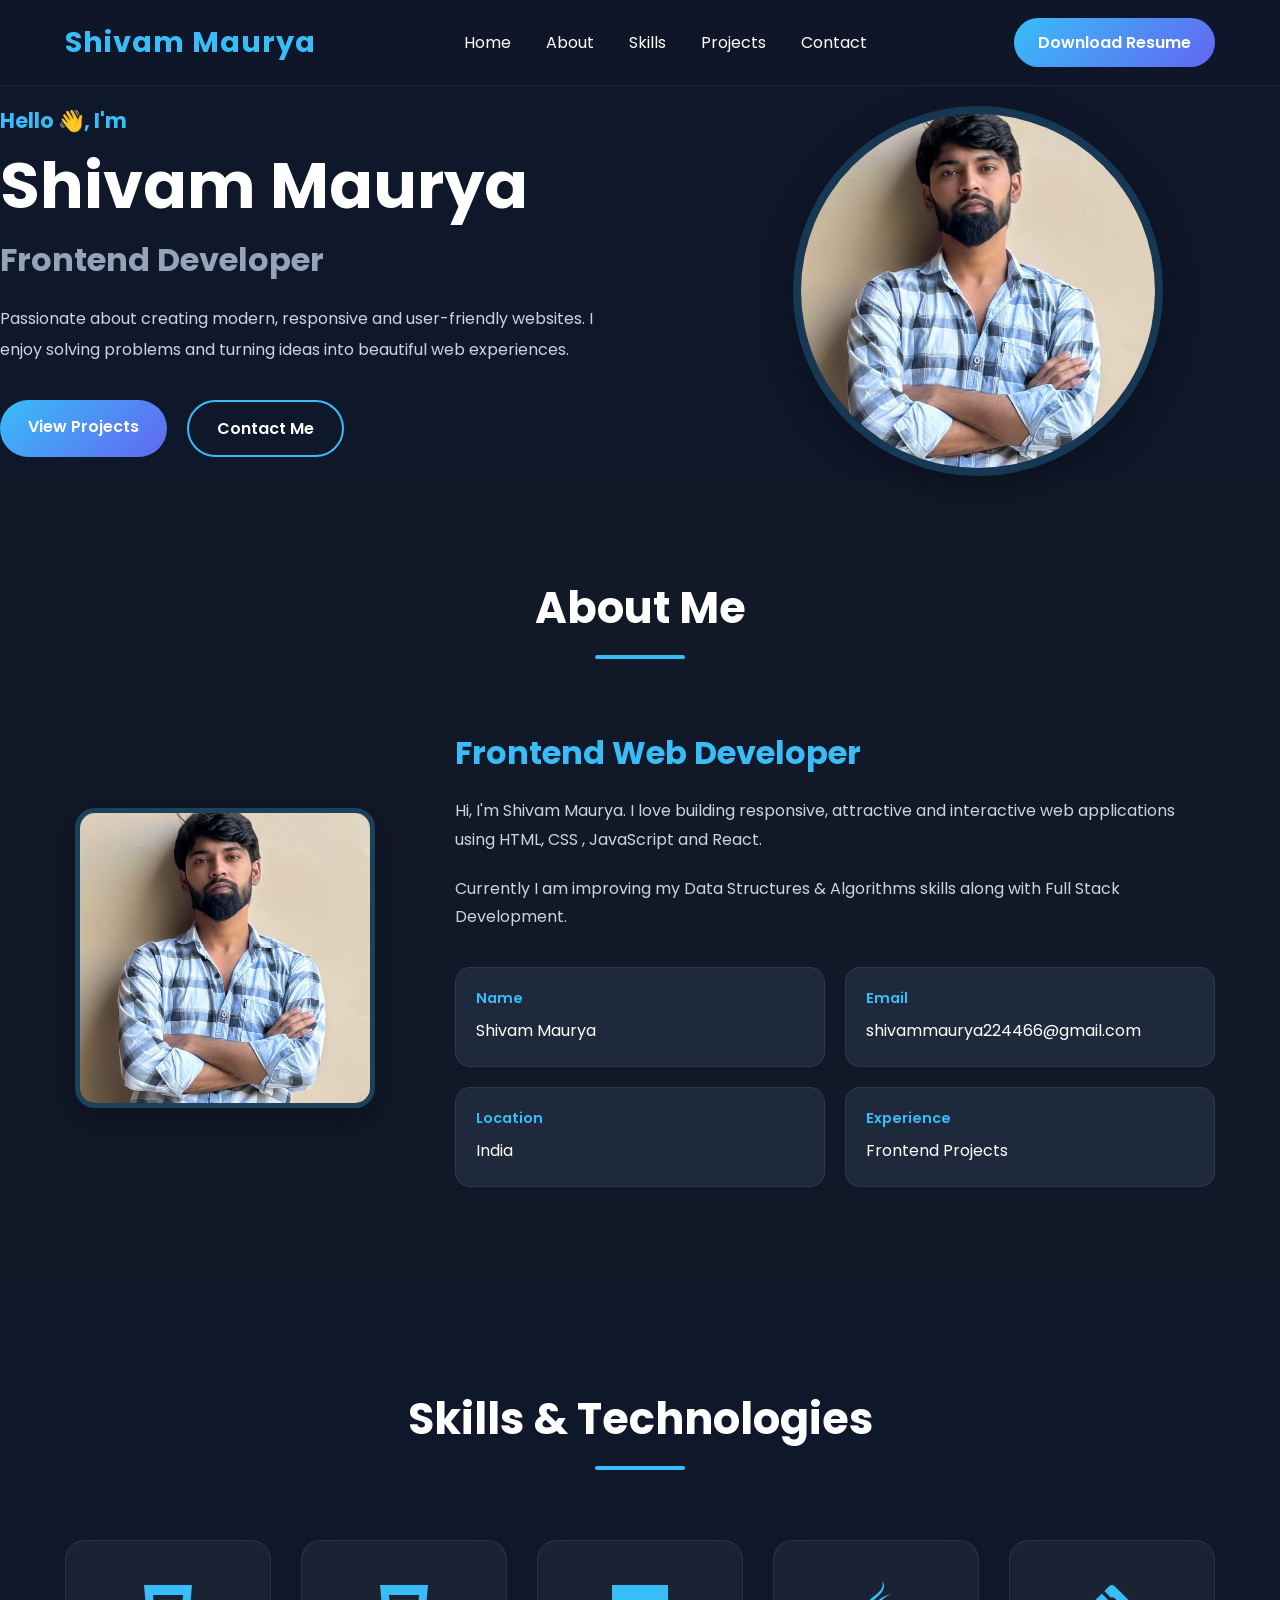
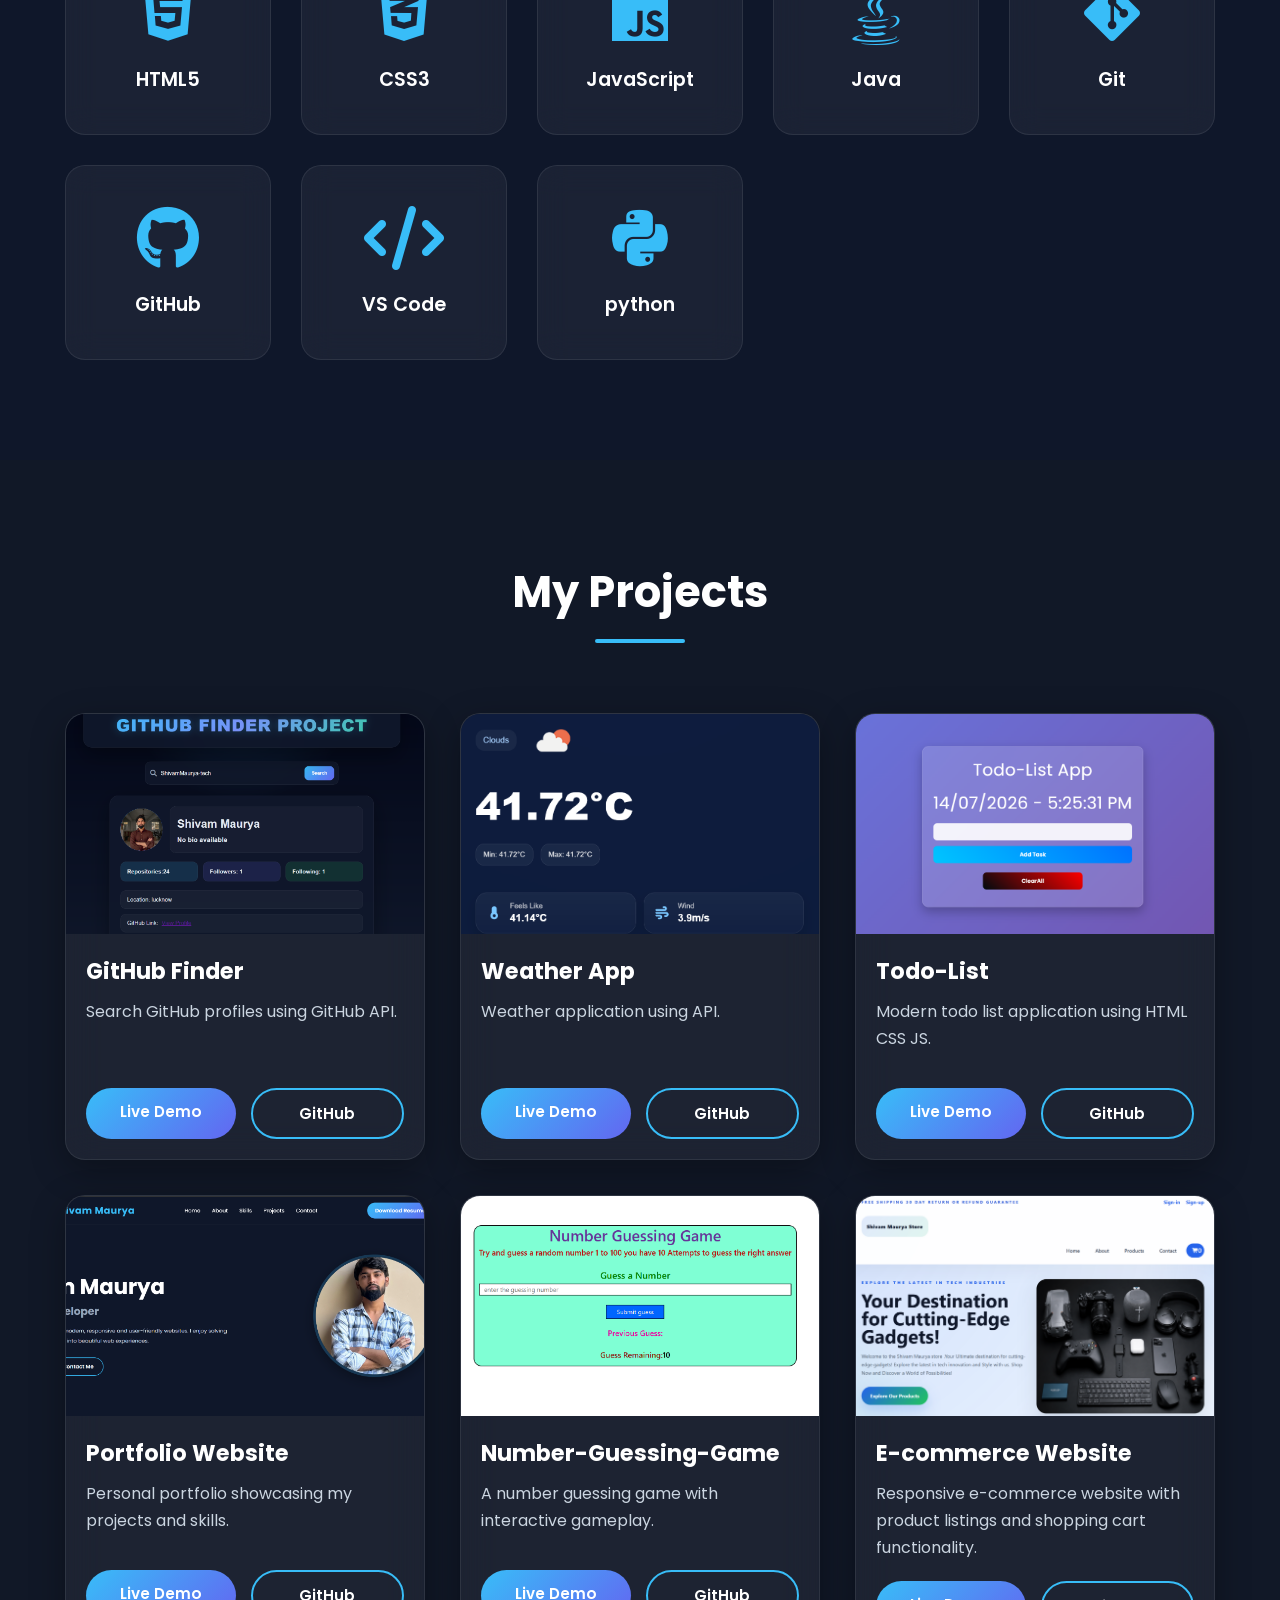
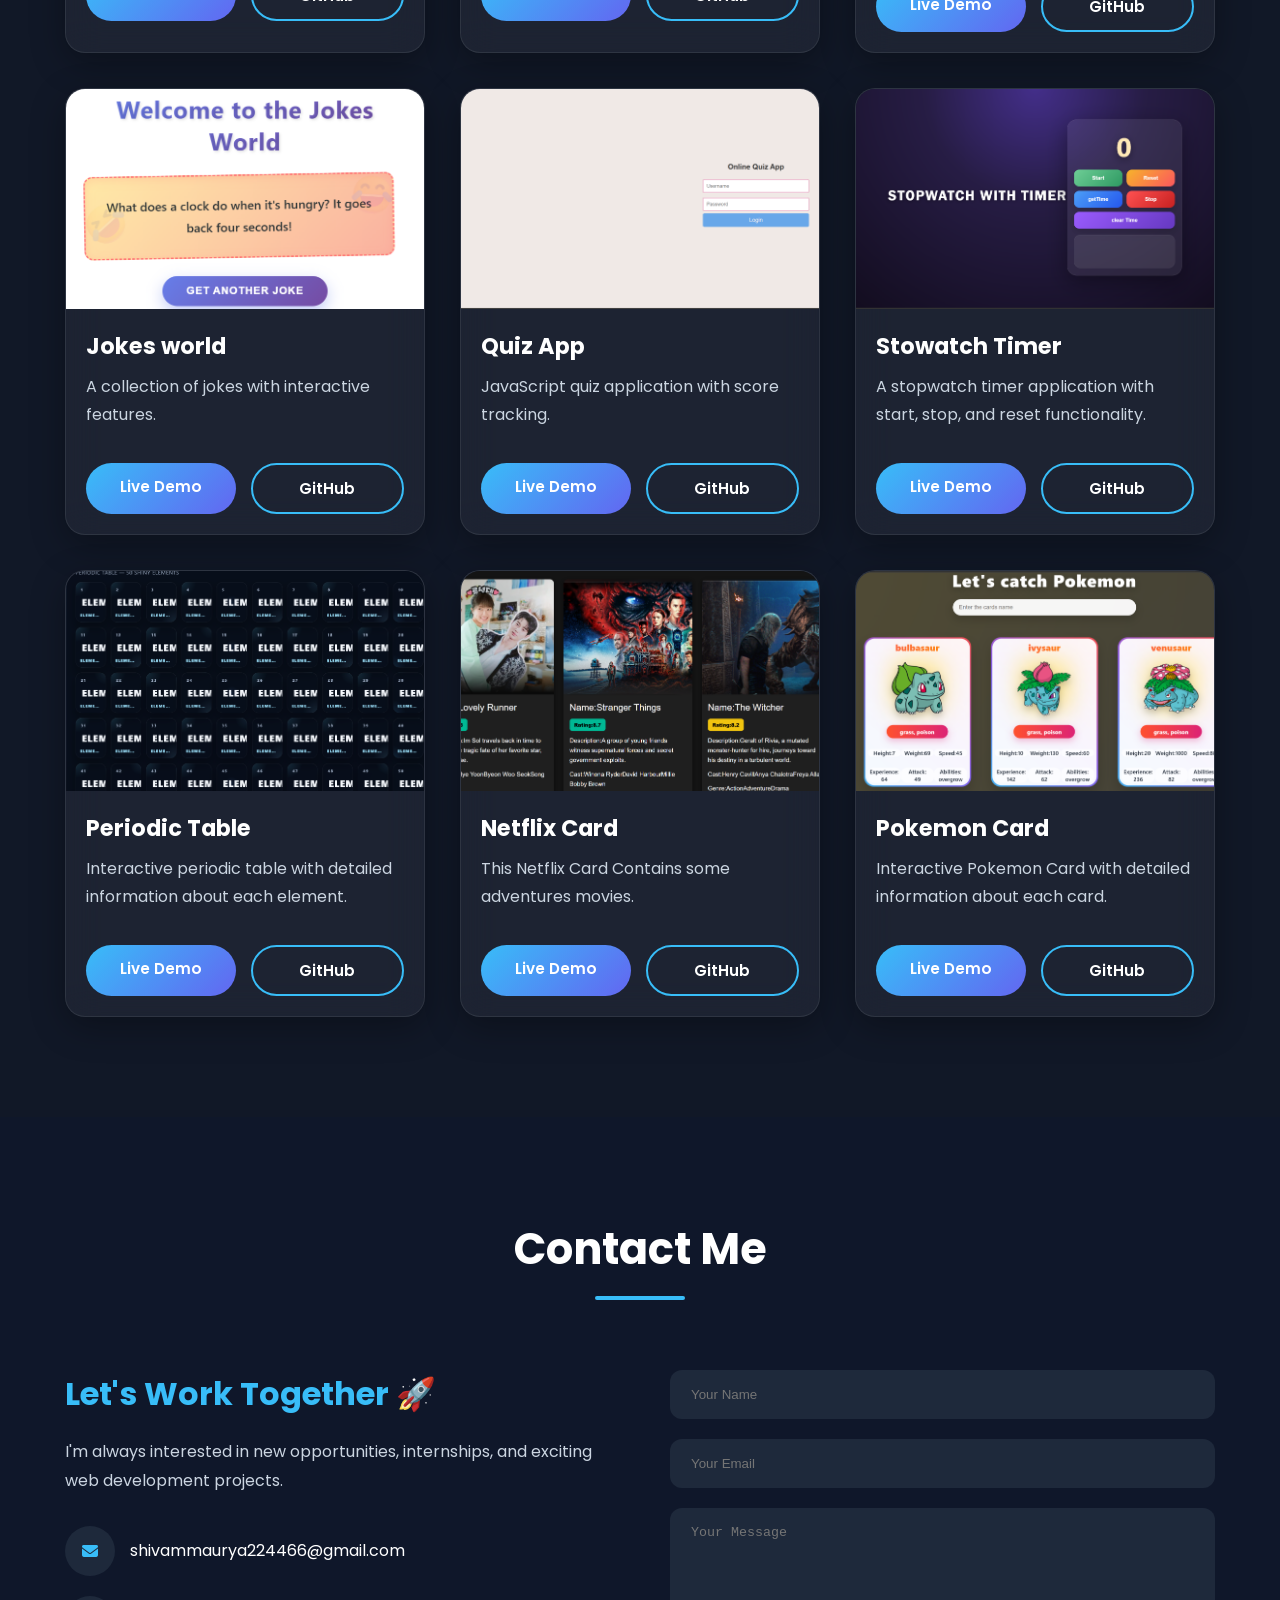
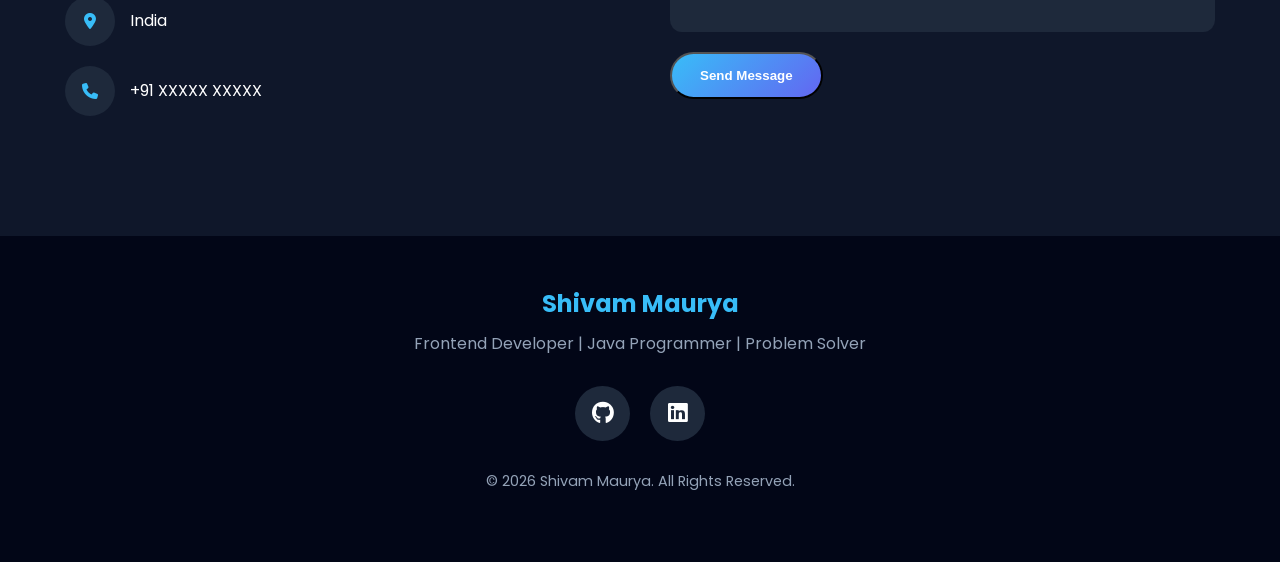
==== commit c8855d4b: "update" ====
--- a/index.html
+++ b/index.html
@@ -99,7 +99,8 @@
 
             <p>
               Hi, I'm Shivam Maurya. I love building responsive, attractive and
-              interactive web applications using HTML, CSS and JavaScript.
+              interactive web applications using HTML, CSS , JavaScript and
+              React.
             </p>
 
             <p>
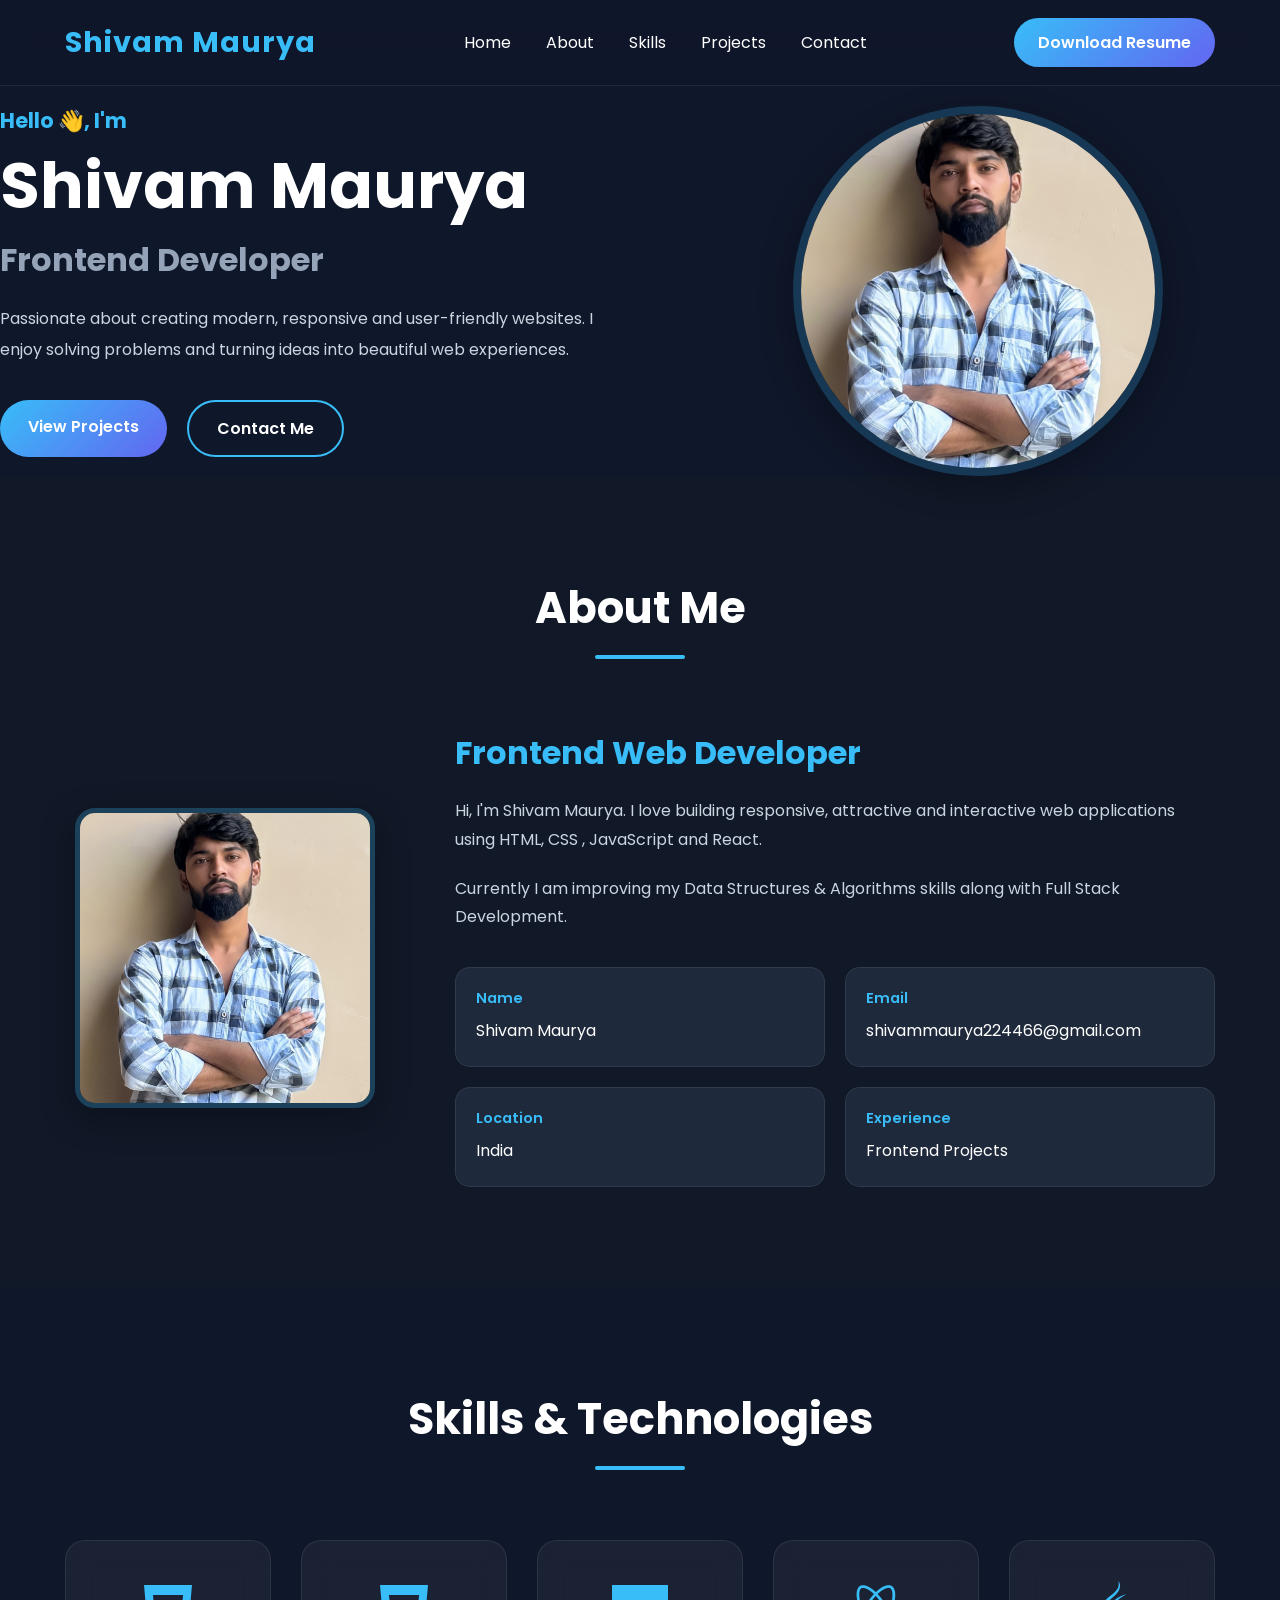
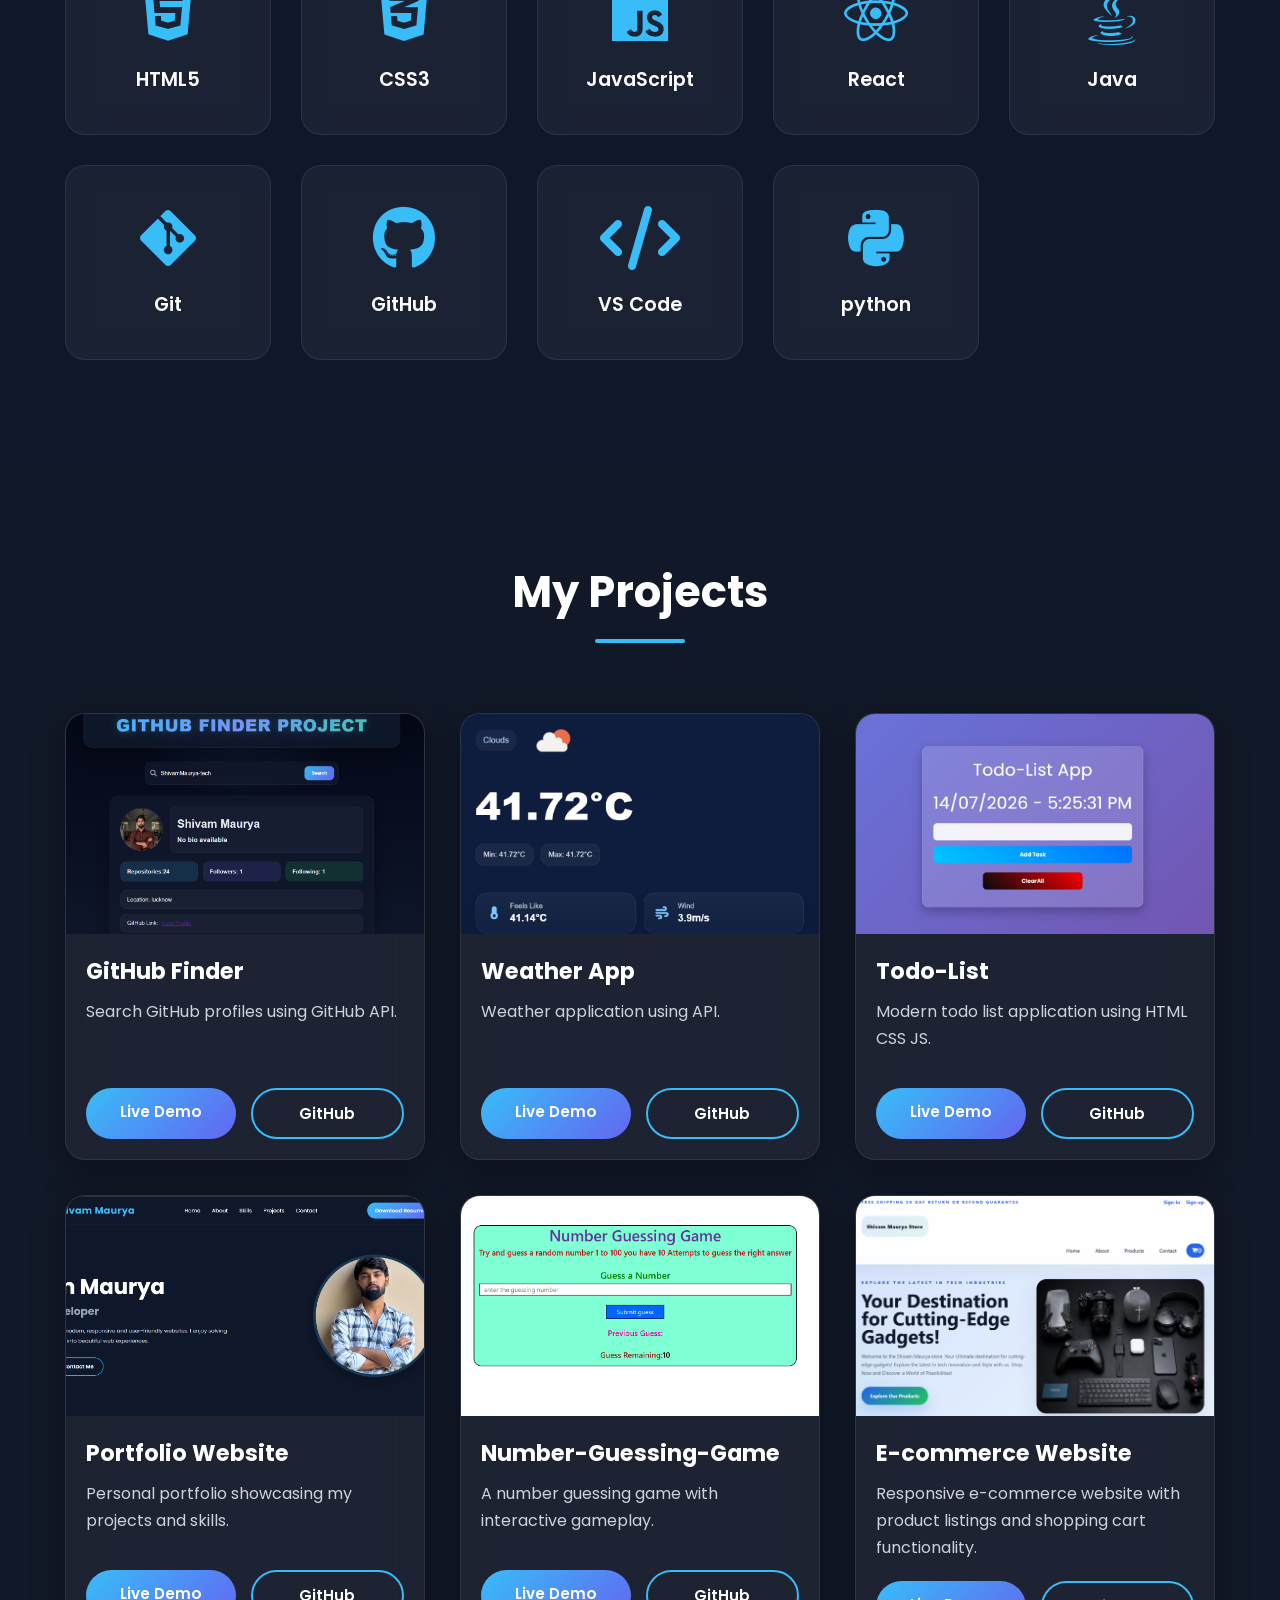
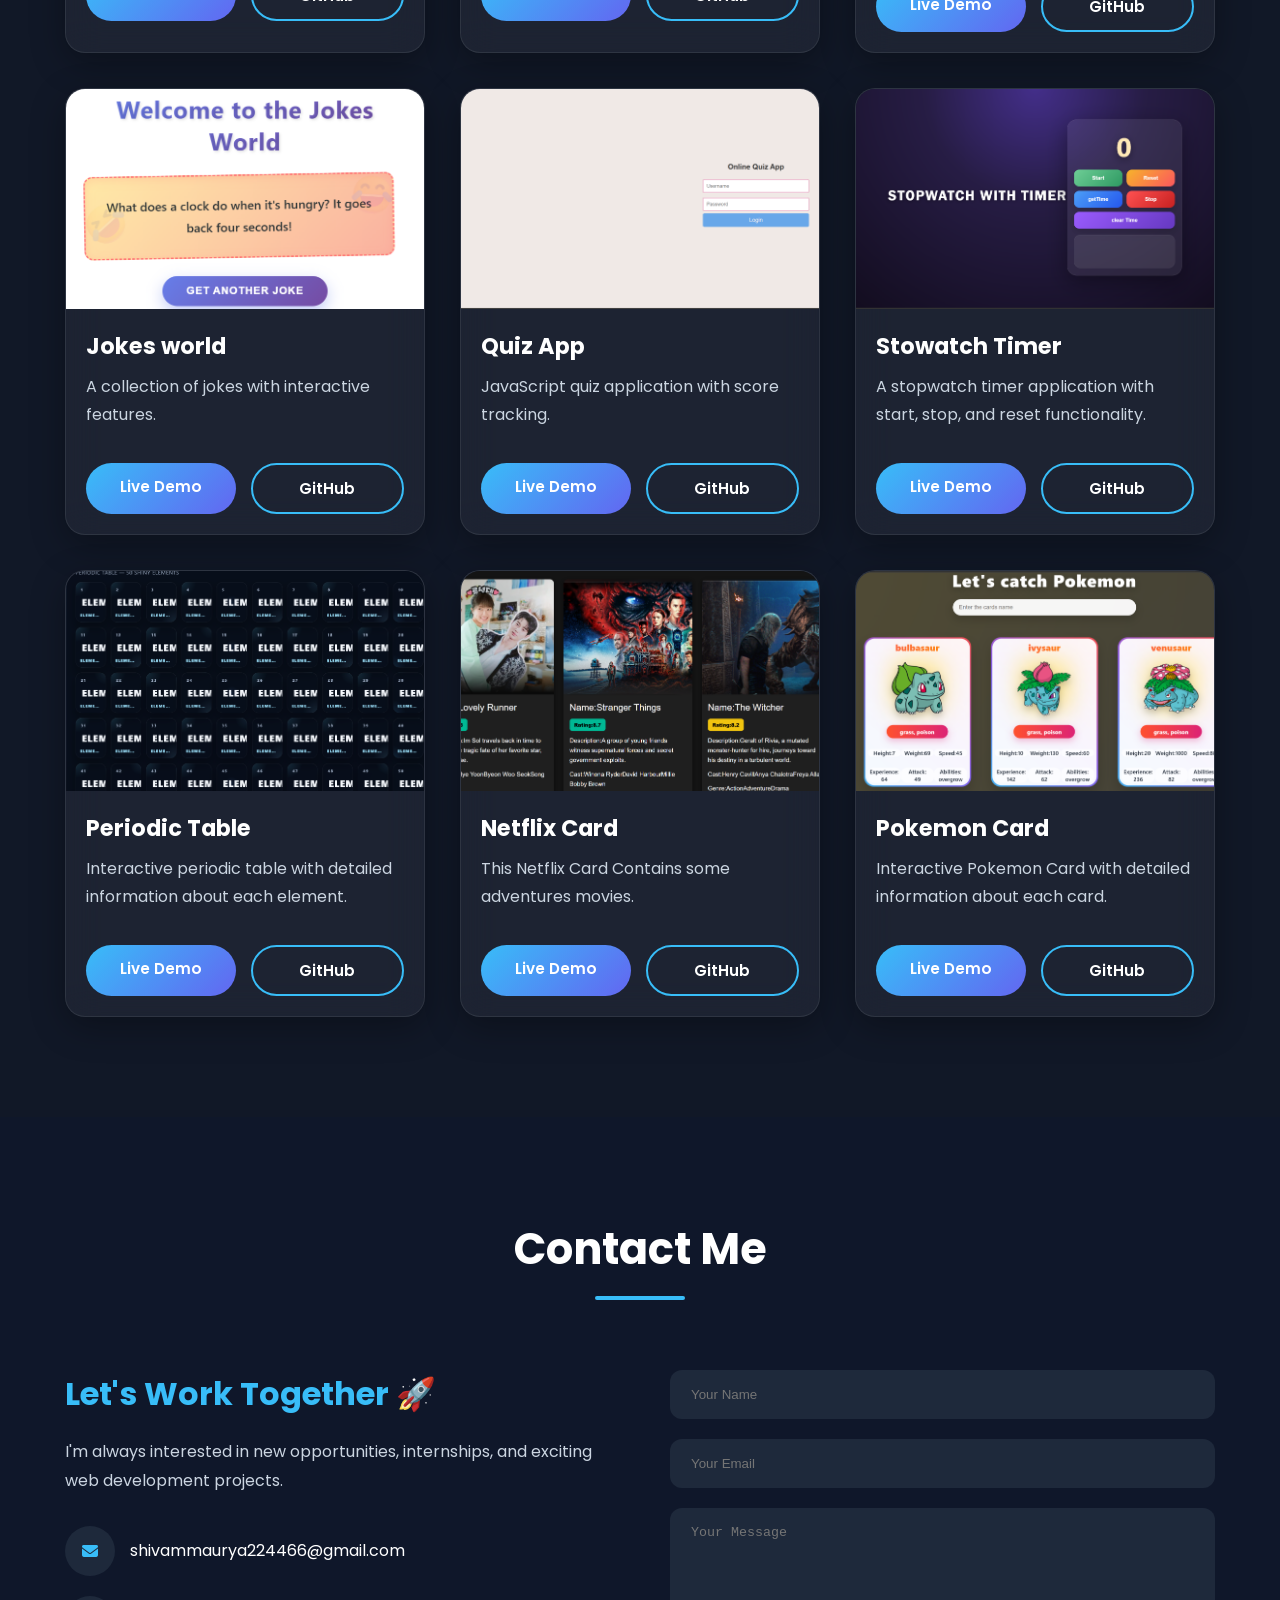
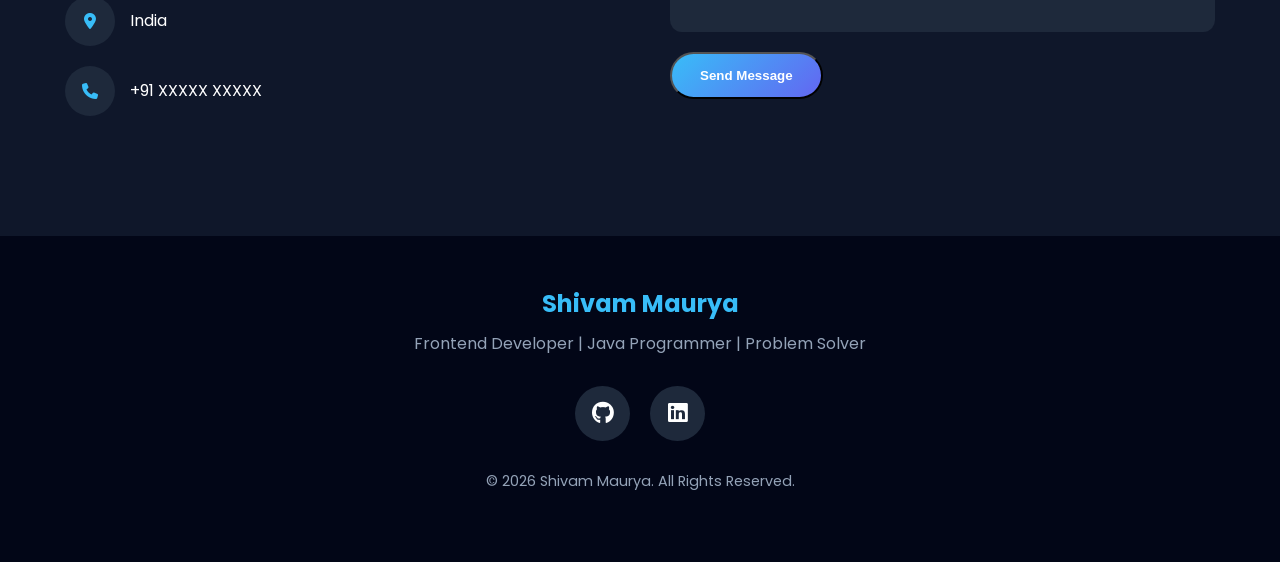
==== commit e66dee5b: "update" ====
--- a/index.html
+++ b/index.html
@@ -162,6 +162,11 @@
 
             <h3>JavaScript</h3>
           </div>
+          <div class="skill-card">
+            <i class="fa-brands fa-react"></i>
+
+            <h3>React</h3>
+          </div>
 
           <div class="skill-card">
             <i class="fa-brands fa-java"></i>
